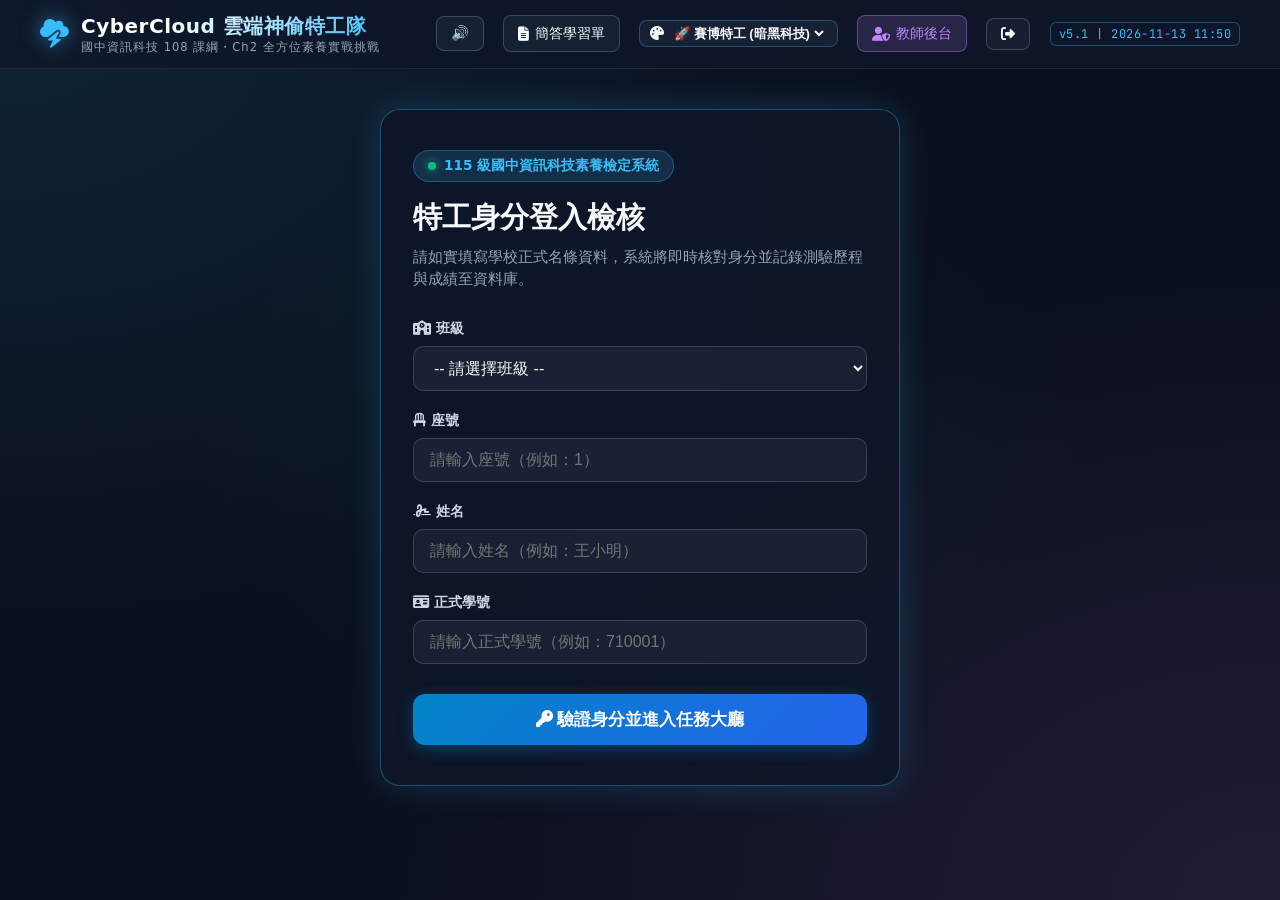
==== index.html @ fde6d4fb "feat: update worksheet specs to 20pts each, screenshot-first via Chrome/Google tools, add classroom " ====
<!DOCTYPE html>
<html lang="zh-TW">
<head>
  <meta charset="UTF-8">
  <meta name="viewport" content="width=device-width, initial-scale=1.0">
  <meta http-equiv="Cache-Control" content="no-cache, no-store, must-revalidate">
  <meta http-equiv="Pragma" content="no-cache">
  <meta http-equiv="Expires" content="0">
  <title>CyberCloud 雲端神偷特工隊 - 國中資訊科技 108 課綱互動闖關</title>
  <!-- Google Fonts -->
  <link rel="preconnect" href="https://fonts.googleapis.com">
  <link rel="preconnect" href="https://fonts.gstatic.com" crossorigin>
  <link href="https://fonts.googleapis.com/css2?family=Noto+Sans+TC:wght@400;500;700;900&family=JetBrains+Mono:wght@400;600&display=swap" rel="stylesheet">
  <!-- FontAwesome 6 圖示庫 -->
  <link rel="stylesheet" href="https://cdnjs.cloudflare.com/ajax/libs/font-awesome/6.5.1/css/all.min.css">
  <link rel="stylesheet" href="style.css?v=4.0.0">
</head>
<body>

  <!-- 頂部科技導覽列 -->
  <header class="navbar">
    <div class="nav-container">
      <div class="brand" onclick="showScreen('unitSelectScreen')">
        <div class="brand-icon">
          <i class="fa-solid fa-cloud-bolt"></i>
        </div>
        <div class="brand-text">
          <h1>CyberCloud 雲端神偷特工隊</h1>
          <p>國中資訊科技 108 課綱・Ch2 全方位素養實戰挑戰</p>
        </div>
      </div>

      <div class="agent-status-bar">
        <!-- 學生身分標籤 -->
        <div class="student-badge-slot"></div>

        <!-- 音效開關 -->
        <button id="soundToggleBtn" class="nav-tool-btn" title="切換音效">🔊</button>

        <!-- 學習單總覽入口 -->
        <button class="nav-tool-btn" onclick="openWorksheetModal(0)" title="查看各單元 Google Docs 學習單">
          <i class="fa-solid fa-file-lines"></i> 簡答學習單
        </button>

        <!-- 主題風格切換器 (三種風格自由選) -->
        <div class="theme-switcher-box" title="切換網頁視覺風格">
          <i class="fa-solid fa-palette text-cyan"></i>
          <select id="themeSelect" class="theme-select" onchange="changeTheme(this.value)">
            <option value="cyber">🚀 賽博特工 (暗黑科技)</option>
            <option value="fresh">☀️ 清新校園 (明亮護眼)</option>
            <option value="arcade">🎮 像素街機 (復古電玩)</option>
          </select>
        </div>

        <!-- 教師管理後台入口 -->
        <button id="btnTeacherPortal" class="nav-admin-btn" title="進入教師管理後台">
          <i class="fa-solid fa-user-shield"></i> 教師後台
        </button>

        <!-- 登出 -->
        <button id="btnLogoutStudent" class="nav-logout-btn" title="切換學生身分">
          <i class="fa-solid fa-right-from-bracket"></i>
        </button>

        <!-- 網頁版本與更新時間戳記 (全域規範) -->
        <div class="web-version-badge" title="系統版本與發布時間">
          v5.1 | 2026-11-13 11:50
        </div>
      </div>
    </div>
  </header>

  <!-- 主內容容器 -->
  <main class="main-layout">

    <!-- 畫面 1：學生身分檢核登入 (預設空白，無自動代入) -->
    <section id="loginScreen" class="screen-view">
      <div class="login-card-container">
        <div class="login-badge-banner">
          <span class="pulsing-dot"></span> 115 級國中資訊科技素養檢定系統
        </div>
        <h2 class="login-title">特工身分登入檢核</h2>
        <p class="login-subtitle">請如實填寫學校正式名條資料，系統將即時核對身分並記錄測驗歷程與成績至資料庫。</p>

        <div class="login-form">
          <div class="form-group">
            <label for="loginClass"><i class="fa-solid fa-school"></i> 班級</label>
            <select id="loginClass" class="form-control">
              <option value="">-- 請選擇班級 --</option>
            </select>
          </div>

          <div class="form-group">
            <label for="loginSeat"><i class="fa-solid fa-chair"></i> 座號</label>
            <input type="number" id="loginSeat" class="form-control" placeholder="請輸入座號（例如：1）" min="1" max="45" value="">
          </div>

          <div class="form-group">
            <label for="loginName"><i class="fa-solid fa-signature"></i> 姓名</label>
            <input type="text" id="loginName" class="form-control" placeholder="請輸入姓名（例如：王小明）" value="">
          </div>

          <div class="form-group">
            <label for="loginId"><i class="fa-solid fa-id-card"></i> 正式學號</label>
            <input type="text" id="loginId" class="form-control" placeholder="請輸入正式學號（例如：710001）" value="">
          </div>

          <div id="loginErrorMsg" class="error-msg-box hidden"></div>

          <button id="btnDoLogin" class="btn-primary-large">
            <i class="fa-solid fa-key"></i> 驗證身分並進入任務大廳
          </button>
        </div>
      </div>
    </section>

    <!-- 畫面 2：單元大廳 (8大單元) -->
    <section id="unitSelectScreen" class="screen-view hidden">
      <div class="lobby-header">
        <div class="lobby-tag">CHALLENGE MISSIONS</div>
        <h2 class="lobby-title">雲端與資料科技・8 大特訓單元</h2>
        <p class="lobby-subtitle">
          每單元 15 題（前 10 題為生活核心題，每題 10 分滿分 100 分；後 5 題為時事進階挑戰題，每題 5 分加分）。
          並提供每單元專屬的 <strong>Google Docs 5 題生活簡答學習單</strong> 供深度探究！
        </p>
      </div>

      <div id="unitCardsGrid" class="units-grid">
        <!-- 由 app.js 動態渲染 8 個單元卡片 -->
      </div>
    </section>

    <!-- 畫面 3：測驗答題關卡 -->
    <section id="quizScreen" class="screen-view hidden">
      <div class="quiz-topbar">
        <div class="topbar-unit-info">
          <span id="currentUnitName" class="active-unit-name">單元名稱</span>
          <span id="questionProgressText" class="active-progress-text">第 1 / 15 題</span>
        </div>

        <div class="topbar-status-hud">
          <span class="hud-item"><i class="fa-solid fa-heart text-danger"></i> 生命值：<strong id="hpDisplay">100</strong>%</span>
          <span class="hud-item"><i class="fa-solid fa-bolt text-warning"></i> 經驗值：<strong id="xpDisplay">0</strong> XP</span>
          <span class="hud-item"><i class="fa-solid fa-fire text-orange"></i> 連擊：<strong id="comboDisplay">0</strong></span>
          <button id="exitQuestBtn" class="btn-quit" title="放棄離開"><i class="fa-solid fa-xmark"></i> 離開</button>
        </div>
      </div>

      <!-- 進度條 -->
      <div class="progress-bar-track">
        <div id="progressBarFill" class="progress-bar-fill" style="width: 6.6%;"></div>
      </div>

      <!-- 30 秒作答倒數計時條 -->
      <div class="question-timer-bar-wrap">
        <div class="timer-info-row">
          <span class="timer-label"><i class="fa-solid fa-stopwatch-20"></i> 限時作答（超過 30 秒自動揭曉解答跳題）</span>
          <span id="questionTimerText" class="timer-countdown">30s</span>
        </div>
        <div class="timer-progress-track">
          <div id="questionTimerBar" class="timer-progress-fill" style="width: 100%;"></div>
        </div>
      </div>

      <!-- 題目與互動區 -->
      <div class="quest-card">
        <div id="questionContainer">
          <!-- 題目主體、情境、題目由 app.js 渲染 -->
        </div>
      </div>
    </section>

    <!-- 畫面 4：單元結算畫面 -->
    <section id="resultScreen" class="screen-view hidden">
      <div class="result-card-container">
        <div class="result-header-badge">MISSION COMPLETE</div>
        <h2 class="result-title">單元特訓完成！</h2>
        
        <div id="resultDetailsContainer">
          <!-- 成績、答對率、評價由 app.js 渲染 -->
        </div>
      </div>
    </section>

    <!-- 畫面 5：教師後台管理與雲端資料庫中心 -->
    <section id="adminScreen" class="screen-view hidden">
      <div class="admin-panel-container">
        
        <!-- 頂部功能快捷按鈕 -->
        <div class="admin-top-actions">
          <button class="secondary-btn" onclick="showScreen('unitSelectScreen')">
            <i class="fa-solid fa-arrow-left"></i> 返回任務大廳
          </button>
          
          <div class="admin-btn-cluster">
            <button class="primary-btn pulse-on-hover" onclick="pullFromCloudDatabase()">
              <i class="fa-solid fa-rotate"></i> 雲端同步最新數據
            </button>
            <button class="secondary-btn" onclick="exportDatabaseJSON()">
              <i class="fa-solid fa-download"></i> 備份資料庫(JSON)
            </button>
            <button class="secondary-btn" onclick="triggerImportJSON()">
              <i class="fa-solid fa-upload"></i> 匯入合併(JSON)
            </button>
            <input type="file" id="importJsonFileInput" accept=".json" style="display: none;" onchange="handleImportJSON(event)">
            <button class="primary-btn" onclick="exportScoresCSV()">
              <i class="fa-solid fa-file-csv"></i> 匯出報表(CSV)
            </button>
          </div>
        </div>

        <h2 class="admin-title"><i class="fa-solid fa-database text-cyan"></i> 教師數據與成績管理後台</h2>
        <p class="admin-subtitle">支援學生身分查詢、各單元成績即時修改更新、120 道題目通過率統計與跨裝置雲端資料庫同步。</p>

        <!-- 數據卡片 -->
        <div class="admin-stats-summary">
          <div class="admin-stat-card">
            <div class="stat-num" id="statTotalTested">0 / 318 人</div>
            <div class="stat-name">已完成測驗學生數</div>
          </div>
          <div class="admin-stat-card">
            <div class="stat-num" id="statTotalLogins">0 人次</div>
            <div class="stat-name">累計登入次數</div>
          </div>
          <div class="admin-stat-card">
            <div class="stat-num">120 題</div>
            <div class="stat-name">8 大單元總題庫</div>
          </div>
        </div>

        <!-- 雲端後台資料庫設定區塊 -->
        <div class="cf-config-box">
          <div class="config-header">
            <h4><i class="fa-solid fa-network-wired text-warning"></i> 遠端雲端資料庫串接設定（Cloudflare Worker 或 Google 試算表 Web App）</h4>
            <span id="cloudStatusBadge" class="cloud-status-badge offline">未連線</span>
          </div>
          <div class="cf-input-row">
            <input type="text" id="cfWorkerInput" placeholder="請輸入 Cloudflare Worker 網址 或 Google Web App 網址" class="form-control" value="https://cybercloud-backend.meadow-xenon.workers.dev">
            <button class="primary-btn" onclick="saveCfWorkerConfig()">儲存設定</button>
            <button class="secondary-btn" onclick="testCloudConnection()">連線測試</button>
          </div>
          <div class="config-help-row">
            <small class="text-muted">
              📌 <strong>支援雙引擎</strong>：可填寫 Cloudflare Worker 網址（如 <code>https://cybercloud.xxx.workers.dev</code>）或 Google 試算表 Apps Script 網址。學生在任何電腦作答，成績將即時寫入雲端；點擊「雲端同步」即可一秒匯聚全校成績！
            </small>
          </div>
        </div>

        <!-- 學生成績查詢、篩選與更新管理區 -->
        <div class="admin-section-box">
          <div class="section-header-flex">
            <div>
              <h3 class="section-title"><i class="fa-solid fa-user-pen"></i> 學生成績查詢、管理與更新</h3>
              <p class="section-desc">可依班級篩選或輸入姓名/學號即時查詢，並可直接點擊「修改成績」更新分數。</p>
            </div>
            
            <!-- 查詢與篩選工具列 -->
            <div class="search-filter-toolbar">
              <select id="adminClassFilter" class="toolbar-select" onchange="filterAdminTable()">
                <option value="ALL">全校全部班級</option>
                <option value="七年一班">七年一班</option>
                <option value="七年二班">七年二班</option>
                <option value="七年三班">七年三班</option>
                <option value="七年四班">七年四班</option>
                <option value="七年五班">七年五班</option>
                <option value="七年六班">七年六班</option>
                <option value="七年七班">七年七班</option>
                <option value="七年八班">七年八班</option>
                <option value="七年九班">七年九班</option>
                <option value="七年十班">七年十班</option>
                <option value="七年十一班">七年十一班</option>
              </select>
              
              <div class="search-input-box">
                <i class="fa-solid fa-magnifying-glass"></i>
                <input type="text" id="adminSearchInput" placeholder="搜尋姓名、座號或學號..." oninput="filterAdminTable()">
              </div>
            </div>
          </div>

          <div class="table-responsive">
            <table class="styled-table">
              <thead>
                <tr>
                  <th>班級</th>
                  <th>座號</th>
                  <th>姓名</th>
                  <th>學號</th>
                  <th>單元 1-1</th>
                  <th>單元 1-2</th>
                  <th>單元 1-3</th>
                  <th>單元 2-1</th>
                  <th>平均成績</th>
                  <th>成績操作</th>
                </tr>
              </thead>
              <tbody id="classScoreTableBody">
                <tr><td colspan="10" class="text-center text-muted">暫無學生測驗紀錄</td></tr>
              </tbody>
            </table>
          </div>
        </div>

        <!-- 120 題通過率排行榜 (診斷易錯題) -->
        <div class="admin-section-box">
          <h3 class="section-title"><i class="fa-solid fa-stethoscope"></i> 全題庫通過率診斷（120 題）</h3>
          <p class="section-desc">自動標記答對率低於 50% 的難題，協助教師在上課時進行觀念精準補強。</p>
          <div class="table-responsive">
            <table class="styled-table">
              <thead>
                <tr>
                  <th>題號</th>
                  <th>單元</th>
                  <th>題目摘要</th>
                  <th>作答人次</th>
                  <th>答對人次</th>
                  <th>通過率</th>
                </tr>
              </thead>
              <tbody id="passRateTableBody">
                <!-- 由 app.js 渲染 -->
              </tbody>
            </table>
          </div>
        </div>

        <!-- 最新登入日誌 -->
        <div class="admin-section-box">
          <h3 class="section-title"><i class="fa-solid fa-clock-rotate-left"></i> 最新學生登入日誌</h3>
          <div class="table-responsive">
            <table class="styled-table">
              <thead>
                <tr>
                  <th>登入時間</th>
                  <th>班級</th>
                  <th>座號</th>
                  <th>姓名</th>
                  <th>學號</th>
                </tr>
              </thead>
              <tbody id="loginLogsTableBody">
                <!-- 由 app.js 渲染 -->
              </tbody>
            </table>
          </div>
        </div>

      </div>
    </section>

  </main>

  <!-- Google Docs 學習單彈跳視窗 Modal -->
  <div id="worksheetModal" class="modal-overlay hidden">
    <div class="modal-card">
      <div class="modal-header">
        <div>
          <span class="modal-tag">GOOGLE DOCS 簡答探究學習單</span>
          <h3 id="modalWorksheetTitle" class="modal-title">單元 1-1 學習單</h3>
        </div>
        <button class="modal-close-btn" onclick="closeWorksheetModal()">&times;</button>
      </div>

      <!-- 單元切換標籤 -->
      <div id="modalUnitTabs" class="modal-unit-tabs">
        <!-- 由 app.js 生成 8 個標籤 -->
      </div>

      <div class="modal-body">
        <div class="modal-toolbar">
          <span class="text-muted"><i class="fa-solid fa-lightbulb text-warning"></i> 每題 20 分（滿分 100 分），以 Chrome / Google 實作截圖為主。點擊右方按鈕可一鍵複製，直接貼入 Google 文件並在 Classroom「為每位學生建立副本」！</span>
          <button class="primary-btn" onclick="copyCurrentWorksheet()">
            <i class="fa-regular fa-copy"></i> 複製 Google Docs 學習單 (Classroom 副本專用)
          </button>
        </div>

        <div id="modalWorksheetContent" class="worksheet-render-box">
          <!-- 題目列表渲染區 -->
        </div>
      </div>
    </div>
  </div>

  <!-- 教師手動修改學生成績 Modal -->
  <div id="editScoreModal" class="modal-overlay hidden">
    <div class="modal-card modal-card-sm">
      <div class="modal-header">
        <div>
          <span class="modal-tag">成績管理與更新</span>
          <h3 id="editModalStudentTitle" class="modal-title">修改學生成績</h3>
        </div>
        <button class="modal-close-btn" onclick="closeEditScoreModal()">&times;</button>
      </div>
      <div class="modal-body">
        <input type="hidden" id="editModalStudentId">
        <div class="edit-scores-grid" id="editModalScoresGrid">
          <!-- 由 app.js 動態渲染 8 個單元的分數編輯輸入框 -->
        </div>
        <div class="modal-footer-actions">
          <button class="secondary-btn" onclick="closeEditScoreModal()">取消</button>
          <button class="primary-btn" onclick="saveEditedScores()"><i class="fa-solid fa-floppy-disk"></i> 儲存並同步至資料庫</button>
        </div>
      </div>
    </div>
  </div>

  <!-- 載入核心題庫、學習單題庫與遊戲引擎 (純 UTF-8) -->
  <script src="data.js?v=5.1.0"></script>
  <script src="worksheets_data.js?v=5.1.0"></script>
  <script src="app.js?v=5.1.0"></script>
</body>
</html>
---- style.css ----
/* 雲端神搜特工隊 - 全域科技電競/玻璃擬態樣式表 */
:root {
  --bg-primary: #0a0f1d;
  --bg-secondary: #0f172a;
  --bg-card: rgba(30, 41, 59, 0.7);
  --bg-card-hover: rgba(51, 65, 85, 0.8);
  --border-glow: rgba(56, 189, 248, 0.3);
  --cyan-glow: #38bdf8;
  --cyan-dark: #0284c7;
  --emerald-glow: #10b981;
  --purple-glow: #c084fc;
  --amber-glow: #f59e0b;
  --rose-glow: #f43f5e;
  --text-main: #f8fafc;
  --text-muted: #94a3b8;
  --font-family: 'Segoe UI', system-ui, -apple-system, 'PingFang TC', 'Microsoft JhengHei', sans-serif;
  --radius-lg: 18px;
  --radius-md: 12px;
  --radius-sm: 8px;
  --shadow-neon: 0 0 25px rgba(56, 189, 248, 0.25);
}

* {
  box-sizing: border-box;
  margin: 0;
  padding: 0;
}

body {
  background-color: var(--bg-primary);
  background-image: 
    radial-gradient(at 0% 0%, rgba(56, 189, 248, 0.12) 0px, transparent 50%),
    radial-gradient(at 100% 100%, rgba(192, 132, 252, 0.12) 0px, transparent 50%),
    radial-gradient(at 50% 50%, rgba(16, 185, 129, 0.05) 0px, transparent 50%);
  background-attachment: fixed;
  color: var(--text-main);
  font-family: var(--font-family);
  min-height: 100vh;
  display: flex;
  flex-direction: column;
  overflow-x: hidden;
}

/* 滾動條樣式 */
::-webkit-scrollbar {
  width: 8px;
}
::-webkit-scrollbar-track {
  background: var(--bg-primary);
}
::-webkit-scrollbar-thumb {
  background: #334155;
  border-radius: 4px;
}
::-webkit-scrollbar-thumb:hover {
  background: var(--cyan-dark);
}

/* 頂部導航列 */
.navbar {
  position: sticky;
  top: 0;
  z-index: 100;
  background: rgba(15, 23, 42, 0.85);
  backdrop-filter: blur(16px);
  border-bottom: 1px solid rgba(255, 255, 255, 0.08);
  padding: 0.8rem 1.5rem;
}

.nav-container {
  max-width: 1200px;
  margin: 0 auto;
  display: flex;
  justify-content: space-between;
  align-items: center;
  flex-wrap: wrap;
  gap: 1rem;
}

.brand {
  display: flex;
  align-items: center;
  gap: 0.75rem;
  text-decoration: none;
  cursor: pointer;
}

.brand-icon {
  font-size: 1.8rem;
  color: var(--cyan-glow);
  filter: drop-shadow(0 0 10px rgba(56, 189, 248, 0.6));
  animation: pulse 2.5s infinite;
}

.brand-text h1 {
  font-size: 1.25rem;
  font-weight: 800;
  background: linear-gradient(135deg, #fff 30%, var(--cyan-glow) 100%);
  -webkit-background-clip: text;
  -webkit-text-fill-color: transparent;
  letter-spacing: 0.5px;
}

.brand-text p {
  font-size: 0.72rem;
  color: var(--text-muted);
  letter-spacing: 1px;
}

/* 特工數值儀表 */
.agent-status-bar {
  display: flex;
  align-items: center;
  gap: 1.2rem;
}

.status-badge {
  display: flex;
  align-items: center;
  gap: 0.5rem;
  background: rgba(30, 41, 59, 0.6);
  border: 1px solid rgba(255, 255, 255, 0.1);
  padding: 0.35rem 0.8rem;
  border-radius: 9999px;
  font-size: 0.85rem;
  font-weight: 600;
}

.status-badge.hp {
  border-color: rgba(244, 63, 94, 0.4);
  color: #fda4af;
}

.status-badge.xp {
  border-color: rgba(245, 158, 11, 0.4);
  color: #fde68a;
}

.status-badge.combo {
  border-color: rgba(56, 189, 248, 0.4);
  color: #bae6fd;
}

.audio-toggle-btn {
  background: rgba(30, 41, 59, 0.6);
  border: 1px solid rgba(255, 255, 255, 0.1);
  color: var(--text-main);
  padding: 0.45rem 0.75rem;
  border-radius: var(--radius-sm);
  cursor: pointer;
  transition: all 0.2s ease;
  font-size: 0.9rem;
}

.audio-toggle-btn:hover {
  background: rgba(56, 189, 248, 0.2);
  border-color: var(--cyan-glow);
}

/* 主要內容容器 */
.main-wrapper {
  max-width: 1000px;
  margin: 1.5rem auto 3rem;
  padding: 0 1.2rem;
  flex: 1;
  width: 100%;
}

/* 玻璃擬態卡片通用 */
.glass-panel {
  background: var(--bg-card);
  backdrop-filter: blur(16px);
  border: 1px solid rgba(255, 255, 255, 0.08);
  border-radius: var(--radius-lg);
  padding: 2rem;
  box-shadow: 0 10px 30px rgba(0, 0, 0, 0.4);
  position: relative;
  overflow: hidden;
  transition: transform 0.25s ease, border-color 0.25s ease;
}

/* 首頁歡迎區 */
.hero-view {
  text-align: center;
  padding: 2.5rem 1.5rem;
}

.hero-tag {
  display: inline-flex;
  align-items: center;
  gap: 0.5rem;
  padding: 0.4rem 1rem;
  background: rgba(56, 189, 248, 0.15);
  border: 1px solid rgba(56, 189, 248, 0.3);
  color: var(--cyan-glow);
  font-size: 0.85rem;
  border-radius: 9999px;
  margin-bottom: 1.2rem;
  font-weight: 600;
}

.hero-title {
  font-size: 2.4rem;
  font-weight: 800;
  line-height: 1.25;
  margin-bottom: 1rem;
  background: linear-gradient(135deg, #ffffff 20%, #38bdf8 70%, #c084fc 100%);
  -webkit-background-clip: text;
  -webkit-text-fill-color: transparent;
}

.hero-subtitle {
  color: var(--text-muted);
  font-size: 1.05rem;
  max-width: 720px;
  margin: 0 auto 2rem;
  line-height: 1.6;
}

/* 關卡預覽三大方塊 */
.level-cards-grid {
  display: grid;
  grid-template-columns: repeat(auto-fit, minmax(260px, 1fr));
  gap: 1.2rem;
  margin: 2rem 0;
  text-align: left;
}

.level-preview-card {
  background: rgba(15, 23, 42, 0.6);
  border: 1px solid rgba(255, 255, 255, 0.08);
  border-radius: var(--radius-md);
  padding: 1.4rem;
  position: relative;
  transition: all 0.3s cubic-bezier(0.4, 0, 0.2, 1);
}

.level-preview-card:hover {
  transform: translateY(-4px);
  border-color: rgba(56, 189, 248, 0.4);
  box-shadow: 0 10px 20px rgba(0, 0, 0, 0.3);
}

.card-step-tag {
  font-size: 0.75rem;
  font-weight: 700;
  letter-spacing: 1px;
  color: var(--cyan-glow);
  margin-bottom: 0.5rem;
}

.card-title {
  font-size: 1.15rem;
  font-weight: 700;
  margin-bottom: 0.4rem;
  color: #fff;
}

.card-desc {
  font-size: 0.85rem;
  color: var(--text-muted);
  line-height: 1.5;
}

/* 玩家身分輸入卡 */
.agent-init-form {
  background: rgba(15, 23, 42, 0.7);
  border: 1px solid rgba(56, 189, 248, 0.25);
  border-radius: var(--radius-md);
  padding: 1.5rem;
  max-width: 500px;
  margin: 2rem auto 1.5rem;
}

.form-group {
  margin-bottom: 1.2rem;
  text-align: left;
}

.form-group label {
  display: block;
  font-size: 0.85rem;
  color: var(--text-muted);
  margin-bottom: 0.4rem;
  font-weight: 600;
}

.agent-input {
  width: 100%;
  background: #0f172a;
  border: 1px solid #334155;
  border-radius: var(--radius-sm);
  color: #fff;
  padding: 0.75rem 1rem;
  font-size: 0.95rem;
  outline: none;
  transition: border-color 0.2s;
}

.agent-input:focus {
  border-color: var(--cyan-glow);
  box-shadow: 0 0 10px rgba(56, 189, 248, 0.3);
}

.start-btn {
  background: linear-gradient(135deg, #0284c7 0%, #38bdf8 100%);
  color: #04101e;
  border: none;
  padding: 0.9rem 2.2rem;
  font-size: 1.1rem;
  font-weight: 800;
  border-radius: 9999px;
  cursor: pointer;
  box-shadow: 0 0 20px rgba(56, 189, 248, 0.4);
  transition: all 0.25s ease;
  display: inline-flex;
  align-items: center;
  gap: 0.6rem;
}

.start-btn:hover {
  transform: scale(1.04);
  box-shadow: 0 0 30px rgba(56, 189, 248, 0.7);
}

/* 闖關中頂部進度條 */
.level-progress-wrapper {
  margin-bottom: 1.5rem;
}

.progress-header {
  display: flex;
  justify-content: space-between;
  align-items: center;
  margin-bottom: 0.5rem;
}

.current-level-badge {
  font-size: 0.85rem;
  font-weight: 700;
  color: var(--cyan-glow);
  display: flex;
  align-items: center;
  gap: 0.5rem;
}

.question-counter {
  font-size: 0.85rem;
  color: var(--text-muted);
  font-weight: 600;
}

.progress-bar-bg {
  width: 100%;
  height: 8px;
  background: #1e293b;
  border-radius: 9999px;
  overflow: hidden;
  position: relative;
}

.progress-bar-fill {
  height: 100%;
  background: linear-gradient(90deg, #38bdf8, #10b981);
  width: 10%;
  border-radius: 9999px;
  transition: width 0.4s cubic-bezier(0.4, 0, 0.2, 1);
  box-shadow: 0 0 10px rgba(56, 189, 248, 0.5);
}

/* 題目卡片 */
.question-arena {
  animation: fadeIn 0.3s ease-out;
}

.story-card {
  background: rgba(15, 23, 42, 0.65);
  border-left: 4px solid var(--cyan-glow);
  padding: 1.2rem 1.5rem;
  border-radius: var(--radius-sm);
  margin-bottom: 1.5rem;
  line-height: 1.7;
}

.story-title {
  font-size: 1.25rem;
  font-weight: 700;
  color: #fff;
  margin-bottom: 0.5rem;
  display: flex;
  align-items: center;
  gap: 0.6rem;
}

.story-text {
  font-size: 0.96rem;
  color: #cbd5e1;
}

.instruction-box {
  background: rgba(56, 189, 248, 0.08);
  border: 1px dashed rgba(56, 189, 248, 0.3);
  padding: 0.75rem 1rem;
  border-radius: var(--radius-sm);
  font-size: 0.9rem;
  color: #bae6fd;
  margin-bottom: 1.5rem;
  display: flex;
  align-items: center;
  gap: 0.5rem;
}

/* 克漏字區塊 */
.cloze-interactive-box {
  background: rgba(15, 23, 42, 0.85);
  border: 1px solid rgba(255, 255, 255, 0.1);
  border-radius: var(--radius-md);
  padding: 1.6rem;
  margin-bottom: 1.5rem;
  font-size: 1.05rem;
  line-height: 2.2;
  color: #e2e8f0;
}

.cloze-input {
  display: inline-block;
  background: #1e293b;
  border: 2px solid #475569;
  border-radius: 6px;
  color: var(--cyan-glow);
  padding: 0.25rem 0.6rem;
  font-size: 1rem;
  font-weight: 700;
  text-align: center;
  min-width: 110px;
  margin: 0 0.35rem;
  outline: none;
  transition: all 0.2s ease;
  vertical-align: middle;
}

.cloze-input:focus {
  border-color: var(--cyan-glow);
  background: #0f172a;
  box-shadow: 0 0 12px rgba(56, 189, 248, 0.4);
}

.cloze-input.correct {
  border-color: var(--emerald-glow) !important;
  color: var(--emerald-glow) !important;
  background: rgba(16, 185, 129, 0.1) !important;
}

.cloze-input.wrong {
  border-color: var(--rose-glow) !important;
  color: var(--rose-glow) !important;
  background: rgba(244, 63, 94, 0.1) !important;
  animation: shake 0.4s ease;
}

/* 模擬 Google 搜尋列 UI */
.search-simulator-box {
  background: #202124;
  border-radius: var(--radius-md);
  padding: 1.4rem;
  margin-bottom: 1.5rem;
  border: 1px solid rgba(255, 255, 255, 0.12);
  box-shadow: 0 8px 24px rgba(0, 0, 0, 0.5);
}

.google-bar-header {
  display: flex;
  align-items: center;
  gap: 0.8rem;
  margin-bottom: 1rem;
}

.google-logo-text {
  font-size: 1.25rem;
  font-weight: 700;
  letter-spacing: -0.5px;
}
.google-logo-text span:nth-child(1) { color: #4285f4; }
.google-logo-text span:nth-child(2) { color: #ea4335; }
.google-logo-text span:nth-child(3) { color: #fbbc05; }
.google-logo-text span:nth-child(4) { color: #4285f4; }
.google-logo-text span:nth-child(5) { color: #34a853; }
.google-logo-text span:nth-child(6) { color: #ea4335; }

.simulator-tag {
  font-size: 0.72rem;
  background: #3c4043;
  color: #9aa0a6;
  padding: 0.15rem 0.5rem;
  border-radius: 4px;
}

.fake-search-input-wrapper {
  display: flex;
  align-items: center;
  background: #303134;
  border-radius: 9999px;
  padding: 0.5rem 1rem;
  border: 1px solid #5f6368;
  gap: 0.75rem;
  transition: border-color 0.2s;
}

.fake-search-input-wrapper:focus-within {
  border-color: #8ab4f8;
  box-shadow: 0 0 10px rgba(138, 180, 248, 0.25);
}

.fake-search-input {
  flex: 1;
  background: transparent;
  border: none;
  color: #e8eaed;
  font-size: 1rem;
  outline: none;
}

.fake-search-btn {
  background: #8ab4f8;
  color: #202124;
  border: none;
  border-radius: 9999px;
  padding: 0.45rem 1rem;
  font-weight: 700;
  font-size: 0.85rem;
  cursor: pointer;
  transition: opacity 0.2s;
}

.fake-search-btn:hover {
  opacity: 0.9;
}

/* 模擬搜尋結果卡 */
.simulated-results-box {
  margin-top: 1.2rem;
  border-top: 1px solid #3c4043;
  padding-top: 1rem;
  animation: fadeIn 0.3s ease;
}

.sim-result-item {
  margin-bottom: 0.85rem;
}

.sim-result-url {
  font-size: 0.75rem;
  color: #bdc1c6;
  margin-bottom: 0.2rem;
  display: flex;
  align-items: center;
  gap: 0.4rem;
}

.sim-result-title {
  color: #8ab4f8;
  font-size: 1rem;
  text-decoration: underline;
  cursor: pointer;
  margin-bottom: 0.2rem;
}

.sim-result-snippet {
  font-size: 0.85rem;
  color: #9aa0a6;
  line-height: 1.4;
}

/* 互動鍵盤模擬器 */
.keyboard-hint-box {
  background: rgba(15, 23, 42, 0.7);
  border: 1px solid rgba(255, 255, 255, 0.08);
  border-radius: var(--radius-sm);
  padding: 0.75rem 1rem;
  margin-bottom: 1.5rem;
  display: flex;
  align-items: center;
  gap: 0.8rem;
  flex-wrap: wrap;
}

.kb-key {
  display: inline-flex;
  align-items: center;
  justify-content: center;
  background: #334155;
  border: 1px solid #64748b;
  border-bottom: 3px solid #1e293b;
  color: #f8fafc;
  font-size: 0.82rem;
  font-family: monospace;
  font-weight: 700;
  padding: 0.2rem 0.6rem;
  border-radius: 4px;
  box-shadow: 0 2px 4px rgba(0,0,0,0.3);
}

.kb-key.active {
  background: var(--cyan-dark);
  border-color: var(--cyan-glow);
  color: #fff;
  box-shadow: 0 0 10px rgba(56, 189, 248, 0.6);
}

/* 按鈕控制列 */
.action-controls-bar {
  display: flex;
  justify-content: space-between;
  align-items: center;
  flex-wrap: wrap;
  gap: 1rem;
  margin-top: 1.5rem;
}

.hint-trigger-btn {
  background: transparent;
  border: 1px solid rgba(245, 158, 11, 0.4);
  color: #fbbf24;
  padding: 0.65rem 1.2rem;
  border-radius: var(--radius-sm);
  font-size: 0.9rem;
  cursor: pointer;
  display: inline-flex;
  align-items: center;
  gap: 0.5rem;
  transition: all 0.2s;
}

.hint-trigger-btn:hover {
  background: rgba(245, 158, 11, 0.15);
  border-color: #f59e0b;
}

.submit-ans-btn {
  background: linear-gradient(135deg, #0284c7 0%, #38bdf8 100%);
  color: #04101e;
  border: none;
  padding: 0.75rem 2rem;
  border-radius: var(--radius-sm);
  font-size: 1rem;
  font-weight: 800;
  cursor: pointer;
  transition: all 0.2s;
  display: inline-flex;
  align-items: center;
  gap: 0.5rem;
  box-shadow: 0 4px 14px rgba(56, 189, 248, 0.4);
}

.submit-ans-btn:hover {
  transform: translateY(-2px);
  box-shadow: 0 6px 20px rgba(56, 189, 248, 0.6);
}

.next-q-btn {
  background: linear-gradient(135deg, #059669 0%, #10b981 100%);
  color: #fff;
  border: none;
  padding: 0.75rem 2rem;
  border-radius: var(--radius-sm);
  font-size: 1rem;
  font-weight: 800;
  cursor: pointer;
  display: inline-flex;
  align-items: center;
  gap: 0.5rem;
  box-shadow: 0 4px 14px rgba(16, 185, 129, 0.4);
}

.next-q-btn:hover {
  transform: translateY(-2px);
  box-shadow: 0 6px 20px rgba(16, 185, 129, 0.6);
}

/* 解題提示與解析卡 */
.hint-display-card {
  background: rgba(245, 158, 11, 0.1);
  border: 1px solid rgba(245, 158, 11, 0.3);
  padding: 0.9rem 1.2rem;
  border-radius: var(--radius-sm);
  margin-top: 1rem;
  font-size: 0.88rem;
  color: #fde68a;
  display: flex;
  align-items: flex-start;
  gap: 0.6rem;
  animation: fadeIn 0.3s ease;
}

.explanation-card {
  background: rgba(15, 23, 42, 0.9);
  border-left: 4px solid var(--emerald-glow);
  padding: 1.2rem;
  border-radius: var(--radius-sm);
  margin-top: 1.2rem;
  animation: slideDown 0.3s ease;
}

.explanation-title {
  color: var(--emerald-glow);
  font-weight: 700;
  font-size: 0.95rem;
  margin-bottom: 0.4rem;
  display: flex;
  align-items: center;
  gap: 0.5rem;
}

.explanation-text {
  font-size: 0.9rem;
  color: #cbd5e1;
  line-height: 1.6;
}

/* 關卡切換過場與完成視圖 */
.level-clear-modal {
  text-align: center;
  padding: 2.5rem 1.5rem;
  animation: scaleIn 0.35s cubic-bezier(0.4, 0, 0.2, 1);
}

.clear-badge-icon {
  font-size: 4rem;
  color: #f59e0b;
  margin-bottom: 1rem;
  filter: drop-shadow(0 0 20px rgba(245, 158, 11, 0.6));
  animation: bounce 1.5s infinite;
}

/* 最終通關證書生成區 */
.certificate-view {
  text-align: center;
  padding: 2rem 1rem;
}

.cert-canvas-wrapper {
  margin: 1.5rem auto;
  max-width: 800px;
  background: #000;
  border: 2px solid rgba(56, 189, 248, 0.4);
  border-radius: var(--radius-md);
  box-shadow: 0 0 35px rgba(56, 189, 248, 0.3);
  overflow: hidden;
}

#certCanvas {
  width: 100%;
  height: auto;
  display: block;
}

.cert-actions {
  display: flex;
  justify-content: center;
  gap: 1.2rem;
  flex-wrap: wrap;
  margin-top: 1.5rem;
}

.cert-download-btn {
  background: linear-gradient(135deg, #0284c7 0%, #38bdf8 100%);
  color: #04101e;
  border: none;
  padding: 0.85rem 2rem;
  border-radius: 9999px;
  font-size: 1.05rem;
  font-weight: 800;
  cursor: pointer;
  display: inline-flex;
  align-items: center;
  gap: 0.6rem;
  box-shadow: 0 0 20px rgba(56, 189, 248, 0.4);
}

.cert-print-btn {
  background: #334155;
  color: #fff;
  border: 1px solid rgba(255, 255, 255, 0.2);
  padding: 0.85rem 1.8rem;
  border-radius: 9999px;
  font-size: 1rem;
  font-weight: 700;
  cursor: pointer;
  display: inline-flex;
  align-items: center;
  gap: 0.6rem;
}

/* 頁尾 */
.footer {
  text-align: center;
  padding: 1.5rem;
  font-size: 0.8rem;
  color: var(--text-muted);
  border-top: 1px solid rgba(255, 255, 255, 0.05);
  margin-top: auto;
}

/* 動畫設定 */
@keyframes fadeIn {
  from { opacity: 0; transform: translateY(6px); }
  to { opacity: 1; transform: translateY(0); }
}

@keyframes slideDown {
  from { opacity: 0; transform: translateY(-10px); }
  to { opacity: 1; transform: translateY(0); }
}

@keyframes scaleIn {
  from { opacity: 0; transform: scale(0.92); }
  to { opacity: 1; transform: scale(1); }
}

@keyframes pulse {
  0%, 100% { transform: scale(1); }
  50% { transform: scale(1.08); }
}

@keyframes bounce {
  0%, 100% { transform: translateY(0); }
  50% { transform: translateY(-8px); }
}

@keyframes shake {
  0%, 100% { transform: translateX(0); }
  20%, 60% { transform: translateX(-6px); }
  40%, 80% { transform: translateX(6px); }
}

/* 響應式適配 */
@media (max-width: 768px) {
  .hero-title {
    font-size: 1.8rem;
  }
  .nav-container {
    flex-direction: column;
    align-items: flex-start;
  }
  .agent-status-bar {
    width: 100%;
    justify-content: space-between;
  }
  .glass-panel {
    padding: 1.25rem;
  }
  .cloze-input {
    width: 100%;
    margin: 0.3rem 0;
  }
}

/* === 學生身分登入閘口 === */
.login-view {
  max-width: 680px;
  margin: 1.5rem auto;
  text-align: center;
}

.student-auth-card {
  background: rgba(15, 23, 42, 0.75);
  border: 1px solid rgba(56, 189, 248, 0.25);
  border-radius: var(--radius-md);
  padding: 1.8rem;
  margin-top: 1.5rem;
}

.form-grid {
  display: grid;
  grid-template-columns: 1fr 1fr;
  gap: 1.2rem;
  margin-bottom: 0.8rem;
}

.login-feedback-box {
  background: rgba(244, 63, 94, 0.15);
  border: 1px solid rgba(244, 63, 94, 0.4);
  color: #fda4af;
  padding: 0.75rem;
  border-radius: var(--radius-sm);
  font-size: 0.88rem;
  margin-top: 1rem;
  text-align: left;
  animation: shake 0.35s ease;
}

.logout-link-btn {
  background: transparent;
  border: none;
  color: #94a3b8;
  cursor: pointer;
  margin-left: 0.4rem;
  transition: color 0.2s;
}
.logout-link-btn:hover {
  color: #f43f5e;
}

/* === 單元選擇大廳 === */
.hub-view {
  animation: fadeIn 0.3s ease;
}

.hub-header {
  display: flex;
  justify-content: space-between;
  align-items: flex-end;
  flex-wrap: wrap;
  gap: 1rem;
  border-bottom: 1px solid rgba(255, 255, 255, 0.08);
  padding-bottom: 1.2rem;
  margin-bottom: 1.5rem;
}

.hub-stat-pill {
  background: rgba(56, 189, 248, 0.15);
  border: 1px solid rgba(56, 189, 248, 0.3);
  padding: 0.45rem 1rem;
  border-radius: 9999px;
  font-size: 0.9rem;
  color: var(--cyan-glow);
}

.chapter-title {
  font-size: 1.2rem;
  color: #f8fafc;
  margin-bottom: 1rem;
  display: flex;
  align-items: center;
  gap: 0.6rem;
}

.units-grid {
  display: grid;
  grid-template-columns: repeat(auto-fit, minmax(280px, 1fr));
  gap: 1.2rem;
}

.unit-card {
  background: rgba(15, 23, 42, 0.65);
  border: 1px solid rgba(255, 255, 255, 0.08);
  border-radius: var(--radius-md);
  padding: 1.3rem;
  cursor: pointer;
  transition: all 0.25s cubic-bezier(0.4, 0, 0.2, 1);
  display: flex;
  flex-direction: column;
  justify-content: space-between;
  position: relative;
  overflow: hidden;
}

.unit-card:hover {
  transform: translateY(-4px);
  box-shadow: 0 10px 25px rgba(0, 0, 0, 0.4);
}

.unit-card.completed {
  border-color: rgba(16, 185, 129, 0.4);
}

.unit-badge-status {
  position: absolute;
  top: 1rem;
  right: 1rem;
  font-size: 0.75rem;
  padding: 0.2rem 0.5rem;
  border-radius: 9999px;
  font-weight: 700;
}

.unit-badge-status.done {
  background: rgba(16, 185, 129, 0.2);
  color: #34d399;
}

.unit-badge-status.todo {
  background: rgba(148, 163, 184, 0.15);
  color: #94a3b8;
}

.unit-card-title {
  font-size: 1.1rem;
  font-weight: 700;
  color: #fff;
  margin-bottom: 0.4rem;
  padding-right: 3rem;
}

.unit-card-desc {
  font-size: 0.85rem;
  color: var(--text-muted);
  line-height: 1.5;
  margin-bottom: 1.2rem;
}

.unit-card-footer {
  display: flex;
  justify-content: space-between;
  align-items: center;
  border-top: 1px solid rgba(255, 255, 255, 0.06);
  padding-top: 0.75rem;
  font-size: 0.82rem;
}

.unit-start-btn {
  background: var(--cyan-dark);
  color: #fff;
  border: none;
  padding: 0.35rem 0.9rem;
  border-radius: var(--radius-sm);
  font-weight: 700;
  cursor: pointer;
  transition: background 0.2s;
}

.unit-start-btn:hover {
  background: var(--cyan-glow);
  color: #04101e;
}

.return-hub-btn {
  background: #334155;
  color: #f8fafc;
  border: 1px solid #475569;
  padding: 0.65rem 1.2rem;
  border-radius: var(--radius-sm);
  font-size: 0.9rem;
  cursor: pointer;
  display: inline-flex;
  align-items: center;
  gap: 0.5rem;
  transition: all 0.2s;
}
.return-hub-btn:hover {
  background: #475569;
}

.admin-btn {
  background: rgba(192, 132, 252, 0.15);
  border: 1px solid rgba(192, 132, 252, 0.4);
  color: #e9d5ff;
  padding: 0.4rem 0.85rem;
  border-radius: 9999px;
  cursor: pointer;
  font-size: 0.85rem;
  font-weight: 700;
  display: inline-flex;
  align-items: center;
  gap: 0.4rem;
  transition: all 0.2s;
}
.admin-btn:hover {
  background: rgba(192, 132, 252, 0.3);
  box-shadow: 0 0 12px rgba(192, 132, 252, 0.4);
}

/* === 教師管理後台彈窗 === */
.admin-modal-backdrop {
  position: fixed;
  top: 0;
  left: 0;
  width: 100vw;
  height: 100vh;
  background: rgba(0, 0, 0, 0.75);
  backdrop-filter: blur(8px);
  z-index: 999;
  display: flex;
  align-items: center;
  justify-content: center;
  padding: 1.5rem;
}

.admin-modal-dialog {
  background: #0f172a;
  border: 1px solid rgba(56, 189, 248, 0.3);
  border-radius: var(--radius-lg);
  width: 100%;
  max-width: 960px;
  max-height: 90vh;
  display: flex;
  flex-direction: column;
  box-shadow: 0 20px 50px rgba(0, 0, 0, 0.7);
  overflow: hidden;
}

.admin-header {
  display: flex;
  justify-content: space-between;
  align-items: center;
  padding: 1.2rem 1.5rem;
  border-bottom: 1px solid rgba(255, 255, 255, 0.08);
}

.admin-title {
  font-size: 1.15rem;
  font-weight: 800;
  color: #fff;
  display: flex;
  align-items: center;
  gap: 0.6rem;
}

.modal-close-btn {
  background: transparent;
  border: none;
  color: #94a3b8;
  font-size: 1.6rem;
  cursor: pointer;
  line-height: 1;
}
.modal-close-btn:hover {
  color: #fff;
}

.admin-body {
  padding: 1.5rem;
  overflow-y: auto;
  flex: 1;
}

.admin-lock-screen {
  text-align: center;
  padding: 3rem 1rem;
}

.admin-tabs-nav {
  display: flex;
  gap: 0.5rem;
  border-bottom: 1px solid rgba(255, 255, 255, 0.08);
  margin-bottom: 1.2rem;
}

.admin-tab-btn {
  background: transparent;
  border: none;
  color: #94a3b8;
  padding: 0.6rem 1.2rem;
  font-size: 0.92rem;
  font-weight: 700;
  cursor: pointer;
  border-bottom: 2px solid transparent;
  transition: all 0.2s;
}

.admin-tab-btn.active {
  color: var(--cyan-glow);
  border-bottom-color: var(--cyan-glow);
}

.admin-tab-pane {
  display: none;
}
.admin-tab-pane.active {
  display: block;
}

.tab-toolbar {
  display: flex;
  justify-content: space-between;
  align-items: center;
  flex-wrap: wrap;
  gap: 1rem;
  margin-bottom: 1rem;
}

.refresh-btn {
  background: #334155;
  color: #e2e8f0;
  border: 1px solid #475569;
  padding: 0.4rem 0.9rem;
  border-radius: var(--radius-sm);
  cursor: pointer;
  font-size: 0.85rem;
}
.refresh-btn:hover {
  background: #475569;
}

.pass-rate-table-container {
  overflow-x: auto;
  border: 1px solid rgba(255, 255, 255, 0.08);
  border-radius: var(--radius-sm);
}

.admin-table {
  width: 100%;
  border-collapse: collapse;
  text-align: left;
  font-size: 0.88rem;
}

.admin-table th {
  background: #1e293b;
  color: #94a3b8;
  padding: 0.75rem 1rem;
  font-weight: 600;
  border-bottom: 1px solid rgba(255, 255, 255, 0.08);
  white-space: nowrap;
}

.admin-table td {
  padding: 0.7rem 1rem;
  border-bottom: 1px solid rgba(255, 255, 255, 0.05);
  color: #cbd5e1;
}

.admin-table tr:hover {
  background: rgba(30, 41, 59, 0.5);
}

.rate-badge {
  display: inline-block;
  padding: 0.2rem 0.5rem;
  border-radius: 4px;
  font-weight: 700;
  font-size: 0.8rem;
}
.rate-badge.high {
  background: rgba(16, 185, 129, 0.2);
  color: #34d399;
}
.rate-badge.medium {
  background: rgba(245, 158, 11, 0.2);
  color: #fbbf24;
}
.rate-badge.low {
  background: rgba(244, 63, 94, 0.2);
  color: #fda4af;
}

.give-up-btn {
  background: rgba(245, 158, 11, 0.2);
  border: 1px solid #f59e0b;
  color: #fde68a;
  padding: 0.5rem 1rem;
  border-radius: var(--radius-sm);
  font-size: 0.85rem;
  font-weight: 700;
  cursor: pointer;
  margin-top: 0.8rem;
  display: inline-flex;
  align-items: center;
  gap: 0.5rem;
  transition: all 0.2s;
}
.give-up-btn:hover {
  background: #f59e0b;
  color: #04101e;
}


.config-card {
  background: rgba(15, 23, 42, 0.6);
  border: 1px solid rgba(255, 255, 255, 0.08);
  border-radius: var(--radius-md);
  padding: 1.5rem;
}

/* ==========================================================================
   CyberCloud 現代化與教師後台補充樣式 (純 UTF-8)
   ========================================================================== */

/* 登入卡片容器 */
.login-card-container {
  max-width: 520px;
  margin: 40px auto;
  background: rgba(15, 23, 42, 0.85);
  border: 1px solid rgba(56, 189, 248, 0.35);
  border-radius: 20px;
  padding: 40px 32px;
  box-shadow: 0 0 35px rgba(56, 189, 248, 0.2);
  backdrop-filter: blur(16px);
}

.login-badge-banner {
  display: inline-flex;
  align-items: center;
  gap: 8px;
  background: rgba(56, 189, 248, 0.15);
  color: #38bdf8;
  padding: 6px 14px;
  border-radius: 999px;
  font-size: 0.85rem;
  font-weight: 600;
  margin-bottom: 16px;
  border: 1px solid rgba(56, 189, 248, 0.3);
}

.pulsing-dot {
  width: 8px;
  height: 8px;
  border-radius: 50%;
  background-color: #10b981;
  box-shadow: 0 0 10px #10b981;
  animation: pulse-dot 1.5s infinite;
}

@keyframes pulse-dot {
  0% { transform: scale(0.95); opacity: 0.8; }
  50% { transform: scale(1.3); opacity: 1; }
  100% { transform: scale(0.95); opacity: 0.8; }
}

.login-title {
  font-size: 1.8rem;
  font-weight: 700;
  color: #f8fafc;
  margin-bottom: 8px;
}

.login-subtitle {
  color: #94a3b8;
  font-size: 0.95rem;
  line-height: 1.5;
  margin-bottom: 28px;
}

.form-group {
  margin-bottom: 20px;
  text-align: left;
}

.form-group label {
  display: block;
  font-size: 0.9rem;
  font-weight: 600;
  color: #cbd5e1;
  margin-bottom: 8px;
}

.form-control {
  width: 100%;
  padding: 12px 16px;
  background: rgba(30, 41, 59, 0.7);
  border: 1px solid rgba(148, 163, 184, 0.25);
  border-radius: 10px;
  color: #f8fafc;
  font-size: 1rem;
  transition: all 0.25s ease;
  outline: none;
}

.form-control:focus {
  border-color: #38bdf8;
  box-shadow: 0 0 15px rgba(56, 189, 248, 0.35);
  background: rgba(30, 41, 59, 0.95);
}

.btn-primary-large {
  width: 100%;
  padding: 14px 20px;
  background: linear-gradient(135deg, #0284c7, #2563eb);
  color: #ffffff;
  border: none;
  border-radius: 12px;
  font-size: 1.05rem;
  font-weight: 700;
  cursor: pointer;
  transition: all 0.3s ease;
  box-shadow: 0 4px 15px rgba(2, 132, 199, 0.4);
  margin-top: 10px;
}

.btn-primary-large:hover {
  background: linear-gradient(135deg, #38bdf8, #1d4ed8);
  transform: translateY(-2px);
  box-shadow: 0 6px 25px rgba(56, 189, 248, 0.5);
}

.error-msg-box {
  background: rgba(244, 63, 94, 0.15);
  border: 1px solid rgba(244, 63, 94, 0.4);
  color: #fda4af;
  padding: 10px 14px;
  border-radius: 8px;
  font-size: 0.9rem;
  margin-bottom: 16px;
}

/* 導覽列輔助按鈕 */
.nav-tool-btn, .nav-admin-btn, .nav-logout-btn {
  background: rgba(30, 41, 59, 0.6);
  border: 1px solid rgba(148, 163, 184, 0.3);
  color: #f8fafc;
  padding: 8px 14px;
  border-radius: 8px;
  cursor: pointer;
  font-size: 0.9rem;
  transition: all 0.2s;
  display: inline-flex;
  align-items: center;
  gap: 6px;
}

.nav-admin-btn {
  background: rgba(192, 132, 252, 0.15);
  border-color: rgba(192, 132, 252, 0.4);
  color: #c084fc;
}

.nav-admin-btn:hover {
  background: rgba(192, 132, 252, 0.3);
  box-shadow: 0 0 12px rgba(192, 132, 252, 0.4);
}

.student-badge-slot {
  display: inline-flex;
  align-items: center;
  gap: 8px;
}

.badge-tag {
  background: rgba(56, 189, 248, 0.2);
  color: #38bdf8;
  border: 1px solid rgba(56, 189, 248, 0.4);
  padding: 4px 10px;
  border-radius: 6px;
  font-size: 0.85rem;
  font-weight: 600;
}

.badge-name {
  color: #f8fafc;
  font-weight: 600;
  font-size: 0.95rem;
}

/* 大廳樣式 */
.lobby-header {
  text-align: center;
  margin: 30px auto;
  max-width: 800px;
}

.lobby-tag {
  color: #38bdf8;
  font-size: 0.85rem;
  letter-spacing: 2px;
  font-weight: 700;
  margin-bottom: 6px;
}

.lobby-title {
  font-size: 2.2rem;
  color: #f8fafc;
  margin-bottom: 12px;
}

.lobby-subtitle {
  color: #94a3b8;
  font-size: 1.05rem;
}

/* 單元卡片增強 */
.units-grid {
  display: grid;
  grid-template-columns: repeat(auto-fill, minmax(320px, 1fr));
  gap: 24px;
  max-width: 1280px;
  margin: 0 auto 60px;
  padding: 0 20px;
}

.unit-card {
  background: rgba(15, 23, 42, 0.75);
  border: 1px solid rgba(56, 189, 248, 0.25);
  border-radius: 16px;
  padding: 24px;
  display: flex;
  flex-direction: column;
  transition: all 0.3s cubic-bezier(0.4, 0, 0.2, 1);
  box-shadow: 0 4px 20px rgba(0, 0, 0, 0.4);
}

.unit-card:hover {
  transform: translateY(-6px);
  border-color: #38bdf8;
  box-shadow: 0 10px 30px rgba(56, 189, 248, 0.3);
}

.unit-header {
  display: flex;
  justify-content: space-between;
  align-items: center;
  margin-bottom: 14px;
}

.unit-badge {
  background: rgba(56, 189, 248, 0.15);
  color: #38bdf8;
  padding: 4px 10px;
  border-radius: 6px;
  font-size: 0.8rem;
  font-weight: 700;
}

.unit-category {
  color: #94a3b8;
  font-size: 0.85rem;
}

.unit-title {
  font-size: 1.25rem;
  color: #f8fafc;
  margin-bottom: 10px;
  line-height: 1.4;
}

.unit-desc {
  color: #94a3b8;
  font-size: 0.9rem;
  line-height: 1.5;
  margin-bottom: 20px;
  flex-grow: 1;
}

.unit-meta {
  display: flex;
  justify-content: space-between;
  align-items: center;
  font-size: 0.85rem;
  color: #cbd5e1;
  padding-top: 14px;
  border-top: 1px solid rgba(148, 163, 184, 0.15);
  margin-bottom: 16px;
}

.unit-score-badge strong {
  color: #10b981;
}

.start-unit-btn {
  width: 100%;
  padding: 12px;
  background: #0284c7;
  color: #ffffff;
  border: none;
  border-radius: 10px;
  font-weight: 700;
  cursor: pointer;
  transition: all 0.2s;
}

.start-unit-btn:hover {
  background: #38bdf8;
  box-shadow: 0 0 15px rgba(56, 189, 248, 0.5);
}

/* 答題關卡 HUD & 題目容器 */
.quiz-topbar {
  display: flex;
  justify-content: space-between;
  align-items: center;
  max-width: 900px;
  margin: 20px auto 10px;
  padding: 0 16px;
}

.active-unit-name {
  color: #f8fafc;
  font-weight: 700;
  font-size: 1.1rem;
  margin-right: 12px;
}

.active-progress-text {
  color: #38bdf8;
  font-size: 0.95rem;
  font-weight: 600;
}

.topbar-status-hud {
  display: flex;
  align-items: center;
  gap: 16px;
}

.hud-item {
  color: #e2e8f0;
  font-size: 0.95rem;
}

.btn-quit {
  background: rgba(244, 63, 94, 0.15);
  border: 1px solid rgba(244, 63, 94, 0.3);
  color: #f43f5e;
  padding: 6px 12px;
  border-radius: 8px;
  cursor: pointer;
}

.progress-bar-track {
  max-width: 900px;
  height: 8px;
  background: rgba(30, 41, 59, 0.8);
  border-radius: 999px;
  margin: 0 auto 24px;
  overflow: hidden;
}

.progress-bar-fill {
  height: 100%;
  background: linear-gradient(90deg, #38bdf8, #10b981);
  transition: width 0.3s ease;
}

.quest-card {
  max-width: 900px;
  margin: 0 auto 60px;
  background: rgba(15, 23, 42, 0.85);
  border: 1px solid rgba(56, 189, 248, 0.3);
  border-radius: 20px;
  padding: 36px;
  box-shadow: 0 0 30px rgba(0, 0, 0, 0.5);
}

.question-tag-row {
  display: flex;
  gap: 10px;
  margin-bottom: 20px;
}

.q-type-badge, .q-points-badge, .q-level-badge {
  padding: 4px 10px;
  border-radius: 6px;
  font-size: 0.8rem;
  font-weight: 600;
}

.q-type-badge {
  background: rgba(192, 132, 252, 0.2);
  color: #c084fc;
}

.q-points-badge {
  background: rgba(16, 185, 129, 0.2);
  color: #10b981;
}

.q-level-badge {
  background: rgba(245, 158, 11, 0.2);
  color: #f59e0b;
}

.scenario-box {
  background: rgba(30, 41, 59, 0.6);
  border-left: 4px solid #38bdf8;
  padding: 16px 20px;
  border-radius: 0 10px 10px 0;
  margin-bottom: 24px;
}

.scenario-title {
  font-weight: 700;
  color: #38bdf8;
  margin-bottom: 6px;
  font-size: 0.95rem;
}

.scenario-text {
  color: #cbd5e1;
  line-height: 1.6;
  font-size: 1rem;
}

.prompt-box {
  margin-bottom: 28px;
}

.prompt-title {
  color: #f8fafc;
  font-size: 1.15rem;
  margin-bottom: 10px;
}

.prompt-content {
  color: #e2e8f0;
  font-size: 1.1rem;
  line-height: 1.7;
}

.cloze-blank {
  display: inline-block;
  background: rgba(56, 189, 248, 0.2);
  color: #38bdf8;
  padding: 2px 10px;
  border-radius: 6px;
  border: 1px dashed #38bdf8;
  font-weight: 700;
}

/* 互動答題元件 */
.cloze-input-wrapper {
  margin-top: 20px;
}

.input-action-bar {
  display: flex;
  gap: 12px;
  margin-bottom: 16px;
}

.game-input {
  flex-grow: 1;
  padding: 14px 18px;
  background: rgba(30, 41, 59, 0.9);
  border: 2px solid rgba(56, 189, 248, 0.4);
  border-radius: 12px;
  color: #f8fafc;
  font-size: 1.15rem;
  outline: none;
  transition: all 0.25s;
}

.game-input:focus {
  border-color: #38bdf8;
  box-shadow: 0 0 20px rgba(56, 189, 248, 0.4);
}

.primary-btn {
  padding: 14px 28px;
  background: #0284c7;
  color: #ffffff;
  border: none;
  border-radius: 12px;
  font-weight: 700;
  font-size: 1rem;
  cursor: pointer;
  transition: all 0.2s;
  white-space: nowrap;
}

.primary-btn:hover {
  background: #38bdf8;
  box-shadow: 0 0 15px rgba(56, 189, 248, 0.5);
}

.secondary-btn {
  padding: 12px 20px;
  background: rgba(30, 41, 59, 0.8);
  color: #e2e8f0;
  border: 1px solid rgba(148, 163, 184, 0.3);
  border-radius: 10px;
  font-weight: 600;
  cursor: pointer;
}

.hint-action-bar {
  display: flex;
  gap: 12px;
  flex-wrap: wrap;
}

.hint-btn {
  background: rgba(245, 158, 11, 0.15);
  border: 1px solid rgba(245, 158, 11, 0.4);
  color: #f59e0b;
  padding: 10px 18px;
  border-radius: 10px;
  cursor: pointer;
  font-weight: 600;
}

.give-up-btn {
  background: rgba(244, 63, 94, 0.15);
  border: 1px solid rgba(244, 63, 94, 0.4);
  color: #f43f5e;
  padding: 10px 18px;
  border-radius: 10px;
  cursor: pointer;
  font-weight: 600;
  animation: fadeIn 0.3s;
}

.options-grid {
  display: grid;
  grid-template-columns: 1fr;
  gap: 14px;
}

.option-choice-btn {
  display: flex;
  align-items: center;
  gap: 14px;
  padding: 16px 20px;
  background: rgba(30, 41, 59, 0.7);
  border: 1px solid rgba(148, 163, 184, 0.25);
  border-radius: 12px;
  color: #f8fafc;
  cursor: pointer;
  text-align: left;
  font-size: 1.05rem;
  line-height: 1.5;
  transition: all 0.2s;
}

.option-choice-btn:hover {
  background: rgba(56, 189, 248, 0.15);
  border-color: #38bdf8;
}

.opt-badge {
  display: inline-flex;
  align-items: center;
  justify-content: center;
  width: 32px;
  height: 32px;
  background: rgba(56, 189, 248, 0.2);
  color: #38bdf8;
  border-radius: 8px;
  font-weight: 700;
  flex-shrink: 0;
}

.btn-correct {
  background: rgba(16, 185, 129, 0.25) !important;
  border-color: #10b981 !important;
  color: #6ee7b7 !important;
}

.btn-wrong {
  background: rgba(244, 63, 94, 0.25) !important;
  border-color: #f43f5e !important;
  color: #fda4af !important;
}

/* 回饋與提示盒 */
.feedback-box {
  margin-top: 24px;
  border-radius: 12px;
  padding: 20px;
  animation: fadeIn 0.3s ease;
}

.success-feedback {
  background: rgba(16, 185, 129, 0.15);
  border: 1px solid rgba(16, 185, 129, 0.4);
}

.error-feedback {
  background: rgba(244, 63, 94, 0.15);
  border: 1px solid rgba(244, 63, 94, 0.4);
}

.info-feedback {
  background: rgba(56, 189, 248, 0.15);
  border: 1px solid rgba(56, 189, 248, 0.4);
}

.feedback-header {
  display: flex;
  justify-content: space-between;
  align-items: center;
  margin-bottom: 12px;
}

.badge-success { color: #10b981; font-weight: 700; font-size: 1.1rem; }
.badge-error { color: #f43f5e; font-weight: 700; font-size: 1.1rem; }
.badge-giveup { color: #38bdf8; font-weight: 700; font-size: 1.1rem; }
.combo-badge { color: #f59e0b; font-weight: 700; }

.correct-answer-row {
  margin-bottom: 12px;
  color: #e2e8f0;
}

.highlight-ans {
  color: #10b981;
  font-weight: 700;
  font-size: 1.15rem;
}

.explanation-content {
  color: #cbd5e1;
  line-height: 1.6;
  margin-bottom: 16px;
}

.next-q-btn {
  padding: 12px 24px;
  background: #10b981;
  color: #ffffff;
  border: none;
  border-radius: 10px;
  font-weight: 700;
  font-size: 1rem;
  cursor: pointer;
  transition: all 0.2s;
}

.next-q-btn:hover {
  background: #34d399;
  box-shadow: 0 0 15px rgba(16, 185, 129, 0.5);
}

.hint-box {
  margin-top: 16px;
  background: rgba(245, 158, 11, 0.1);
  border: 1px dashed rgba(245, 158, 11, 0.4);
  color: #fde68a;
  padding: 14px 18px;
  border-radius: 10px;
  line-height: 1.5;
}

/* 結算畫面 */
.result-card-container {
  max-width: 680px;
  margin: 40px auto;
  background: rgba(15, 23, 42, 0.85);
  border: 1px solid rgba(56, 189, 248, 0.35);
  border-radius: 24px;
  padding: 40px;
  text-align: center;
}

.result-header-badge {
  display: inline-block;
  color: #10b981;
  font-weight: 700;
  letter-spacing: 2px;
  margin-bottom: 10px;
  font-size: 0.85rem;
}

.result-title {
  color: #f8fafc;
  font-size: 2rem;
  margin-bottom: 24px;
}

.result-score-card {
  background: rgba(30, 41, 59, 0.6);
  border-radius: 16px;
  padding: 24px;
  margin-bottom: 24px;
}

.score-big-num {
  font-size: 4rem;
  font-weight: 900;
  color: #38bdf8;
  line-height: 1;
  margin-bottom: 10px;
}

.score-unit { font-size: 1.5rem; color: #94a3b8; }

.score-breakdown {
  display: flex;
  justify-content: center;
  gap: 24px;
  color: #cbd5e1;
  font-size: 1rem;
  margin-bottom: 16px;
}

.result-evaluation-tag {
  color: #fde047;
  font-size: 1.1rem;
  font-weight: 600;
}

.result-stats-grid {
  display: grid;
  grid-template-columns: repeat(2, 1fr);
  gap: 16px;
  margin-bottom: 28px;
}

.stat-box {
  background: rgba(30, 41, 59, 0.5);
  border: 1px solid rgba(148, 163, 184, 0.2);
  border-radius: 12px;
  padding: 16px;
}

.stat-lbl { color: #94a3b8; font-size: 0.85rem; margin-bottom: 4px; }
.stat-val { color: #f8fafc; font-size: 1.25rem; font-weight: 700; }

.result-actions-row {
  display: flex;
  justify-content: center;
  gap: 16px;
}

/* 教師後台樣式 */
.admin-panel-container {
  max-width: 1200px;
  margin: 30px auto 80px;
  padding: 0 20px;
}

.admin-top-actions {
  display: flex;
  justify-content: space-between;
  margin-bottom: 24px;
}

.admin-title {
  color: #f8fafc;
  font-size: 2rem;
  margin-bottom: 6px;
}

.admin-subtitle {
  color: #94a3b8;
  margin-bottom: 28px;
}

.admin-stats-summary {
  display: grid;
  grid-template-columns: repeat(3, 1fr);
  gap: 20px;
  margin-bottom: 30px;
}

.admin-stat-card {
  background: rgba(15, 23, 42, 0.7);
  border: 1px solid rgba(56, 189, 248, 0.3);
  border-radius: 14px;
  padding: 24px;
  text-align: center;
}

.stat-num {
  font-size: 2.2rem;
  font-weight: 800;
  color: #38bdf8;
  margin-bottom: 6px;
}

.stat-name { color: #94a3b8; font-size: 0.9rem; }

.cf-config-box {
  background: rgba(30, 41, 59, 0.6);
  border: 1px solid rgba(245, 158, 11, 0.3);
  border-radius: 12px;
  padding: 20px;
  margin-bottom: 30px;
}

.cf-input-row {
  display: flex;
  gap: 12px;
  margin: 10px 0;
}

.admin-section-box {
  background: rgba(15, 23, 42, 0.75);
  border: 1px solid rgba(148, 163, 184, 0.2);
  border-radius: 16px;
  padding: 24px;
  margin-bottom: 30px;
}

.section-title {
  color: #f8fafc;
  font-size: 1.3rem;
  margin-bottom: 6px;
}

.section-desc {
  color: #94a3b8;
  font-size: 0.9rem;
  margin-bottom: 16px;
}

.styled-table {
  width: 100%;
  border-collapse: collapse;
  color: #e2e8f0;
  font-size: 0.95rem;
}

.styled-table th {
  background: rgba(30, 41, 59, 0.9);
  padding: 12px 16px;
  text-align: left;
  border-bottom: 2px solid rgba(56, 189, 248, 0.3);
  color: #38bdf8;
  font-weight: 600;
}

.styled-table td {
  padding: 12px 16px;
  border-bottom: 1px solid rgba(148, 163, 184, 0.15);
}

.styled-table tr:hover {
  background: rgba(56, 189, 248, 0.05);
}

.rate-good { color: #10b981; }
.rate-warning { color: #f59e0b; }
.rate-danger { color: #f43f5e; font-weight: 700; }
.table-prompt-cell { max-width: 380px; }

.hidden { display: none !important; }

@keyframes fadeIn {
  from { opacity: 0; transform: translateY(6px); }
  to { opacity: 1; transform: translateY(0); }
}

/* ==========================================================================
   Google Docs 簡答學習單 Modal 與按鈕樣式
   ========================================================================== */
.unit-card-actions {
  display: flex;
  flex-direction: column;
  gap: 10px;
  margin-top: auto;
}

.unit-worksheet-btn {
  width: 100%;
  padding: 10px;
  background: rgba(192, 132, 252, 0.15);
  border: 1px solid rgba(192, 132, 252, 0.35);
  color: #c084fc;
  border-radius: 10px;
  font-weight: 600;
  font-size: 0.9rem;
  cursor: pointer;
  transition: all 0.2s;
  display: flex;
  align-items: center;
  justify-content: center;
  gap: 6px;
}

.unit-worksheet-btn:hover {
  background: rgba(192, 132, 252, 0.3);
  box-shadow: 0 0 15px rgba(192, 132, 252, 0.4);
}

.modal-overlay {
  position: fixed;
  inset: 0;
  background: rgba(0, 0, 0, 0.75);
  backdrop-filter: blur(8px);
  z-index: 9999;
  display: flex;
  align-items: center;
  justify-content: center;
  padding: 20px;
  animation: fadeIn 0.2s ease;
}

.modal-card {
  background: #0f172a;
  border: 1px solid rgba(56, 189, 248, 0.4);
  border-radius: 20px;
  max-width: 960px;
  width: 100%;
  max-height: 90vh;
  display: flex;
  flex-direction: column;
  box-shadow: 0 10px 40px rgba(0, 0, 0, 0.8);
  overflow: hidden;
}

.modal-header {
  padding: 20px 28px;
  border-bottom: 1px solid rgba(148, 163, 184, 0.2);
  display: flex;
  justify-content: space-between;
  align-items: center;
}

.modal-tag {
  color: #38bdf8;
  font-size: 0.8rem;
  font-weight: 700;
  letter-spacing: 1px;
}

.modal-title {
  color: #f8fafc;
  font-size: 1.4rem;
  margin-top: 4px;
}

.modal-close-btn {
  background: transparent;
  border: none;
  color: #94a3b8;
  font-size: 2rem;
  cursor: pointer;
  transition: color 0.2s;
  line-height: 1;
}

.modal-close-btn:hover {
  color: #f43f5e;
}

.modal-unit-tabs {
  display: flex;
  gap: 8px;
  padding: 12px 28px;
  background: rgba(30, 41, 59, 0.5);
  overflow-x: auto;
  border-bottom: 1px solid rgba(148, 163, 184, 0.15);
}

.ws-tab-btn {
  padding: 8px 16px;
  background: rgba(30, 41, 59, 0.8);
  border: 1px solid rgba(148, 163, 184, 0.3);
  color: #94a3b8;
  border-radius: 8px;
  cursor: pointer;
  font-size: 0.85rem;
  font-weight: 600;
  white-space: nowrap;
  transition: all 0.2s;
}

.ws-tab-btn.active {
  background: #0284c7;
  color: #ffffff;
  border-color: #38bdf8;
  box-shadow: 0 0 12px rgba(56, 189, 248, 0.4);
}

.modal-body {
  padding: 24px 28px;
  overflow-y: auto;
  flex-grow: 1;
}

.modal-toolbar {
  display: flex;
  justify-content: space-between;
  align-items: center;
  margin-bottom: 20px;
  padding-bottom: 16px;
  border-bottom: 1px solid rgba(148, 163, 184, 0.15);
  flex-wrap: wrap;
  gap: 12px;
}

.worksheet-render-box {
  display: flex;
  flex-direction: column;
  gap: 20px;
}

.ws-question-card {
  background: rgba(30, 41, 59, 0.5);
  border: 1px solid rgba(148, 163, 184, 0.2);
  border-radius: 14px;
  padding: 20px;
}

.ws-q-header {
  display: flex;
  align-items: center;
  gap: 12px;
  margin-bottom: 12px;
  flex-wrap: wrap;
}

.ws-q-badge {
  background: rgba(56, 189, 248, 0.2);
  color: #38bdf8;
  border: 1px solid rgba(56, 189, 248, 0.4);
  padding: 3px 10px;
  border-radius: 6px;
  font-size: 0.8rem;
  font-weight: 700;
}

.ws-q-title {
  color: #f8fafc;
  font-weight: 700;
  font-size: 1.05rem;
}

.ws-q-words {
  color: #f59e0b;
  font-size: 0.8rem;
  background: rgba(245, 158, 11, 0.15);
  padding: 2px 8px;
  border-radius: 4px;
}

.ws-scenario-box {
  background: rgba(15, 23, 42, 0.6);
  border-left: 3px solid #38bdf8;
  padding: 10px 14px;
  border-radius: 0 8px 8px 0;
  color: #cbd5e1;
  font-size: 0.95rem;
  line-height: 1.5;
  margin-bottom: 12px;
}

.ws-prompt-box {
  color: #e2e8f0;
  font-size: 1rem;
  line-height: 1.6;
  margin-bottom: 14px;
}

.ws-answer-box details {
  background: rgba(15, 23, 42, 0.8);
  border: 1px dashed rgba(16, 185, 129, 0.4);
  border-radius: 8px;
  padding: 10px 14px;
  cursor: pointer;
}

.ws-answer-box summary {
  color: #10b981;
  font-weight: 600;
  font-size: 0.9rem;
  outline: none;
}

.ws-sample-answer-text {
  color: #cbd5e1;
  font-size: 0.9rem;
  line-height: 1.6;
  margin-top: 10px;
  padding-top: 10px;
  border-top: 1px solid rgba(148, 163, 184, 0.15);
}

.mr-2 { margin-right: 8px; }

/* ==========================================================================
   教師後台增強：資料庫查詢、篩選、成績更新與連線徽章樣式
   ========================================================================== */
.admin-btn-cluster {
  display: flex;
  gap: 10px;
  flex-wrap: wrap;
  align-items: center;
}

.pulse-on-hover:hover {
  animation: pulse-ring 1s infinite;
}

@keyframes pulse-ring {
  0% { box-shadow: 0 0 0 0 rgba(56, 189, 248, 0.7); }
  70% { box-shadow: 0 0 0 10px rgba(56, 189, 248, 0); }
  100% { box-shadow: 0 0 0 0 rgba(56, 189, 248, 0); }
}

.config-header {
  display: flex;
  justify-content: space-between;
  align-items: center;
  margin-bottom: 12px;
}

.config-header h4 {
  color: #f8fafc;
  font-size: 1.05rem;
}

.cloud-status-badge {
  padding: 4px 12px;
  border-radius: 999px;
  font-size: 0.8rem;
  font-weight: 700;
  display: inline-flex;
  align-items: center;
  gap: 6px;
}

.cloud-status-badge.online {
  background: rgba(16, 185, 129, 0.2);
  color: #10b981;
  border: 1px solid rgba(16, 185, 129, 0.4);
}

.cloud-status-badge.offline {
  background: rgba(148, 163, 184, 0.2);
  color: #94a3b8;
  border: 1px solid rgba(148, 163, 184, 0.3);
}

.section-header-flex {
  display: flex;
  justify-content: space-between;
  align-items: flex-end;
  margin-bottom: 20px;
  flex-wrap: wrap;
  gap: 16px;
}

.search-filter-toolbar {
  display: flex;
  gap: 12px;
  flex-wrap: wrap;
}

.toolbar-select {
  padding: 10px 14px;
  background: rgba(30, 41, 59, 0.9);
  border: 1px solid rgba(56, 189, 248, 0.4);
  color: #f8fafc;
  border-radius: 10px;
  font-size: 0.95rem;
  outline: none;
  cursor: pointer;
}

.search-input-box {
  display: flex;
  align-items: center;
  gap: 10px;
  background: rgba(30, 41, 59, 0.9);
  border: 1px solid rgba(56, 189, 248, 0.4);
  border-radius: 10px;
  padding: 0 14px;
}

.search-input-box i {
  color: #38bdf8;
}

.search-input-box input {
  background: transparent;
  border: none;
  color: #f8fafc;
  padding: 10px 0;
  font-size: 0.95rem;
  outline: none;
  width: 200px;
}

.search-input-box input::placeholder {
  color: #64748b;
}

.edit-btn-sm {
  padding: 6px 12px;
  background: rgba(56, 189, 248, 0.15);
  border: 1px solid rgba(56, 189, 248, 0.4);
  color: #38bdf8;
  border-radius: 6px;
  font-size: 0.85rem;
  font-weight: 600;
  cursor: pointer;
  transition: all 0.2s;
  display: inline-flex;
  align-items: center;
  gap: 6px;
}

.edit-btn-sm:hover {
  background: #0284c7;
  color: #ffffff;
  box-shadow: 0 0 10px rgba(56, 189, 248, 0.5);
}

.score-high { color: #38bdf8; }
.score-pass { color: #10b981; }
.score-low { color: #f43f5e; font-weight: 700; }

.modal-card-sm {
  max-width: 600px;
}

.edit-scores-grid {
  display: grid;
  grid-template-columns: repeat(2, 1fr);
  gap: 16px;
  margin-bottom: 24px;
}

.edit-unit-field label {
  display: block;
  font-size: 0.85rem;
  color: #94a3b8;
  margin-bottom: 6px;
  white-space: nowrap;
  overflow: hidden;
  text-overflow: ellipsis;
}

.modal-footer-actions {
  display: flex;
  justify-content: flex-end;
  gap: 12px;
  padding-top: 16px;
  border-top: 1px solid rgba(148, 163, 184, 0.15);
}

/* 網頁版本與更新時間戳記規範 (右上方清晰標示) */
.web-version-badge {
  font-family: 'JetBrains Mono', monospace;
  font-size: 0.75rem;
  color: #38bdf8;
  background: rgba(15, 23, 42, 0.8);
  border: 1px solid rgba(56, 189, 248, 0.35);
  padding: 3px 8px;
  border-radius: 6px;
  letter-spacing: 0.5px;
  white-space: nowrap;
  user-select: none;
}


/* ==========================================================================
   主題風格切換器 (三種風格：Cyber Dark / Fresh Light / Pixel Arcade)
   ========================================================================== */
.theme-switcher-box {
  display: flex;
  align-items: center;
  gap: 6px;
  background: var(--bg-card);
  border: 1px solid var(--border-glow);
  padding: 4px 10px;
  border-radius: var(--radius-sm);
  font-size: 0.85rem;
}
.theme-select {
  background: transparent;
  color: var(--text-main);
  border: none;
  outline: none;
  font-size: 0.82rem;
  font-weight: 600;
  cursor: pointer;
}
.theme-select option {
  background: var(--bg-secondary);
  color: var(--text-main);
}

/* 清新校園風格 (Fresh Light) */
body[data-theme="fresh"] {
  --bg-primary: #f8fafc;
  --bg-secondary: #f1f5f9;
  --bg-card: #ffffff;
  --bg-card-hover: #f8fafc;
  --border-glow: #cbd5e1;
  --cyan-glow: #0284c7;
  --cyan-dark: #0369a1;
  --emerald-glow: #059669;
  --purple-glow: #7c3aed;
  --amber-glow: #d97706;
  --rose-glow: #e11d48;
  --text-main: #0f172a;
  --text-muted: #475569;
  --shadow-neon: 0 10px 25px -5px rgba(0, 0, 0, 0.08);
  background: #f8fafc;
  color: #0f172a;
}
body[data-theme="fresh"] .header-bar {
  background: rgba(255, 255, 255, 0.95);
  border-bottom: 1px solid #e2e8f0;
}
body[data-theme="fresh"] .quest-card,
body[data-theme="fresh"] .login-card-container,
body[data-theme="fresh"] .unit-lobby-card,
body[data-theme="fresh"] .result-card-container,
body[data-theme="fresh"] .admin-panel-container {
  background: #ffffff;
  border: 1px solid #e2e8f0;
  box-shadow: 0 4px 20px rgba(0, 0, 0, 0.06);
}
body[data-theme="fresh"] .option-choice-btn {
  background: #f8fafc;
  color: #1e293b;
  border: 1.5px solid #cbd5e1;
}
body[data-theme="fresh"] .option-choice-btn:hover {
  background: #e0f2fe;
  border-color: #0284c7;
  color: #0369a1;
}
body[data-theme="fresh"] .form-control,
body[data-theme="fresh"] .game-input {
  background: #ffffff;
  color: #0f172a;
  border: 1.5px solid #cbd5e1;
}

/* 像素街機風格 (Pixel Arcade) */
body[data-theme="arcade"] {
  --bg-primary: #180b2b;
  --bg-secondary: #271246;
  --bg-card: #281446;
  --bg-card-hover: #3b1b66;
  --border-glow: #fbbf24;
  --cyan-glow: #06b6d4;
  --cyan-dark: #0891b2;
  --emerald-glow: #22c55e;
  --purple-glow: #f43f5e;
  --amber-glow: #fbbf24;
  --rose-glow: #ef4444;
  --text-main: #fef9c3;
  --text-muted: #d8b4fe;
  --shadow-neon: 0 0 20px rgba(251, 191, 36, 0.35);
  background: #180b2b;
  color: #fef9c3;
}
body[data-theme="arcade"] .quest-card,
body[data-theme="arcade"] .unit-lobby-card,
body[data-theme="arcade"] .result-card-container {
  border: 2px solid #fbbf24;
  box-shadow: 4px 4px 0px #f59e0b;
}
body[data-theme="arcade"] .option-choice-btn {
  border: 2px solid #a855f7;
  box-shadow: 3px 3px 0px #7e22ce;
}

/* ==========================================================================
   30 秒答題倒數計時器
   ========================================================================== */
.question-timer-bar-wrap {
  margin: 12px 0 16px;
  background: rgba(15, 23, 42, 0.5);
  border: 1px solid var(--border-glow);
  padding: 8px 14px;
  border-radius: var(--radius-sm);
}
.timer-info-row {
  display: flex;
  justify-content: space-between;
  align-items: center;
  font-size: 0.88rem;
  margin-bottom: 6px;
}
.timer-label {
  color: var(--text-muted);
  font-weight: 600;
}
.timer-countdown {
  font-family: 'JetBrains Mono', monospace;
  font-size: 1.1rem;
  font-weight: 700;
  color: var(--cyan-glow);
  transition: color 0.3s ease;
}
.timer-countdown.warning {
  color: var(--amber-glow);
}
.timer-countdown.danger {
  color: var(--rose-glow);
  animation: timerPulse 0.6s infinite alternate;
}
@keyframes timerPulse {
  from { transform: scale(1); }
  to { transform: scale(1.15); }
}
.timer-progress-track {
  width: 100%;
  height: 8px;
  background: rgba(148, 163, 184, 0.2);
  border-radius: 4px;
  overflow: hidden;
}
.timer-progress-fill {
  height: 100%;
  width: 100%;
  background: linear-gradient(90deg, #10b981, #06b6d4);
  border-radius: 4px;
  transition: width 1s linear, background 0.3s ease;
}
.timer-progress-fill.warning {
  background: linear-gradient(90deg, #f59e0b, #f97316);
}
.timer-progress-fill.danger {
  background: linear-gradient(90deg, #ef4444, #dc2626);
}

/* ==========================================================================
   單元 15 題完成後的簡易美觀對錯題分析圖表
   ========================================================================== */
.result-analysis-section {
  margin-top: 24px;
  padding: 20px;
  background: rgba(15, 23, 42, 0.5);
  border: 1px solid var(--border-glow);
  border-radius: var(--radius-md);
  text-align: left;
}
.analysis-header {
  display: flex;
  justify-content: space-between;
  align-items: center;
  margin-bottom: 16px;
  flex-wrap: wrap;
  gap: 10px;
}
.analysis-title {
  font-size: 1.15rem;
  font-weight: 700;
  color: var(--cyan-glow);
}
.analysis-summary-chips {
  display: flex;
  gap: 8px;
  flex-wrap: wrap;
}
.chip-item {
  font-size: 0.8rem;
  padding: 4px 10px;
  border-radius: 12px;
  font-weight: 600;
}
.chip-perfect { background: rgba(16, 185, 129, 0.2); color: #34d399; border: 1px solid #10b981; }
.chip-hint { background: rgba(245, 158, 11, 0.2); color: #fbbf24; border: 1px solid #f59e0b; }
.chip-wrong { background: rgba(244, 63, 94, 0.2); color: #fb7185; border: 1px solid #f43f5e; }
.chip-timeout { background: rgba(148, 163, 184, 0.2); color: #cbd5e1; border: 1px solid #94a3b8; }

.question-matrix-grid {
  display: grid;
  grid-template-columns: repeat(auto-fill, minmax(75px, 1fr));
  gap: 10px;
  margin-top: 14px;
}
.matrix-q-card {
  padding: 8px 4px;
  text-align: center;
  border-radius: var(--radius-sm);
  background: rgba(30, 41, 59, 0.8);
  border: 1.5px solid rgba(148, 163, 184, 0.2);
  transition: transform 0.2s ease;
}
.matrix-q-card:hover {
  transform: translateY(-2px);
}
.matrix-q-card.status-perfect { border-color: #10b981; background: rgba(16, 185, 129, 0.15); }
.matrix-q-card.status-hint { border-color: #f59e0b; background: rgba(245, 158, 11, 0.15); }
.matrix-q-card.status-wrong { border-color: #f43f5e; background: rgba(244, 63, 94, 0.15); }
.matrix-q-card.status-timeout { border-color: #94a3b8; background: rgba(148, 163, 184, 0.15); }

.matrix-q-num {
  font-size: 0.75rem;
  color: var(--text-muted);
  font-weight: 600;
}
.matrix-q-score {
  font-size: 1.05rem;
  font-weight: 800;
  margin: 2px 0;
}
.matrix-q-type {
  font-size: 0.68rem;
  border-radius: 4px;
  padding: 1px 4px;
  display: inline-block;
  color: var(--text-muted);
}
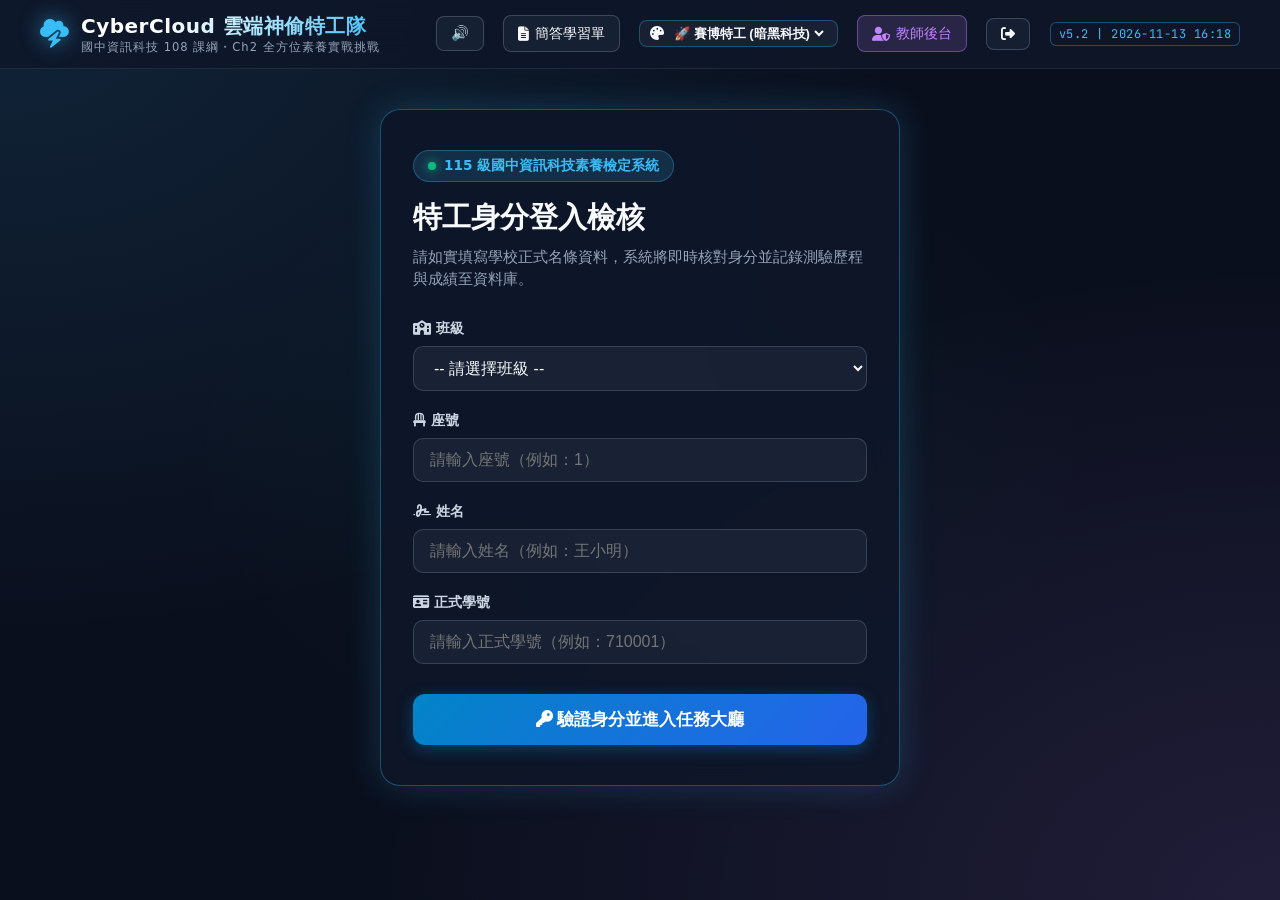
==== commit 3645cbe2: "fix: remove dead worker url, fix GAS CORS preflight (text/plain), real connection status badge, add " ====
--- a/index.html
+++ b/index.html
@@ -64,7 +64,7 @@
 
         <!-- 網頁版本與更新時間戳記 (全域規範) -->
         <div class="web-version-badge" title="系統版本與發布時間">
-          v5.1 | 2026-11-13 11:50
+          v5.2 | 2026-11-13 16:18
         </div>
       </div>
     </div>
@@ -235,9 +235,10 @@
             <span id="cloudStatusBadge" class="cloud-status-badge offline">未連線</span>
           </div>
           <div class="cf-input-row">
-            <input type="text" id="cfWorkerInput" placeholder="請輸入 Cloudflare Worker 網址 或 Google Web App 網址" class="form-control" value="https://cybercloud-backend.meadow-xenon.workers.dev">
-            <button class="primary-btn" onclick="saveCfWorkerConfig()">儲存設定</button>
+            <input type="text" id="cfWorkerInput" placeholder="請貼入您部署的 Cloudflare Worker 或 Google Apps Script 網址" class="form-control" value="">
+            <button class="primary-btn" onclick="saveCfWorkerConfig()">儲存並測試連線</button>
             <button class="secondary-btn" onclick="testCloudConnection()">連線測試</button>
+            <button class="secondary-btn" onclick="copyShareableClassUrl()" title="產生內含雲端資料庫網址的連結，貼到 Classroom 讓學生開啟即自動連線"><i class="fa-solid fa-share-nodes"></i> 複製全班測驗連結</button>
           </div>
           <div class="config-help-row">
             <small class="text-muted">
@@ -405,8 +406,8 @@
   </div>
 
   <!-- 載入核心題庫、學習單題庫與遊戲引擎 (純 UTF-8) -->
-  <script src="data.js?v=5.1.0"></script>
-  <script src="worksheets_data.js?v=5.1.0"></script>
-  <script src="app.js?v=5.1.0"></script>
+  <script src="data.js?v=5.2.0"></script>
+  <script src="worksheets_data.js?v=5.2.0"></script>
+  <script src="app.js?v=5.2.0"></script>
 </body>
 </html>
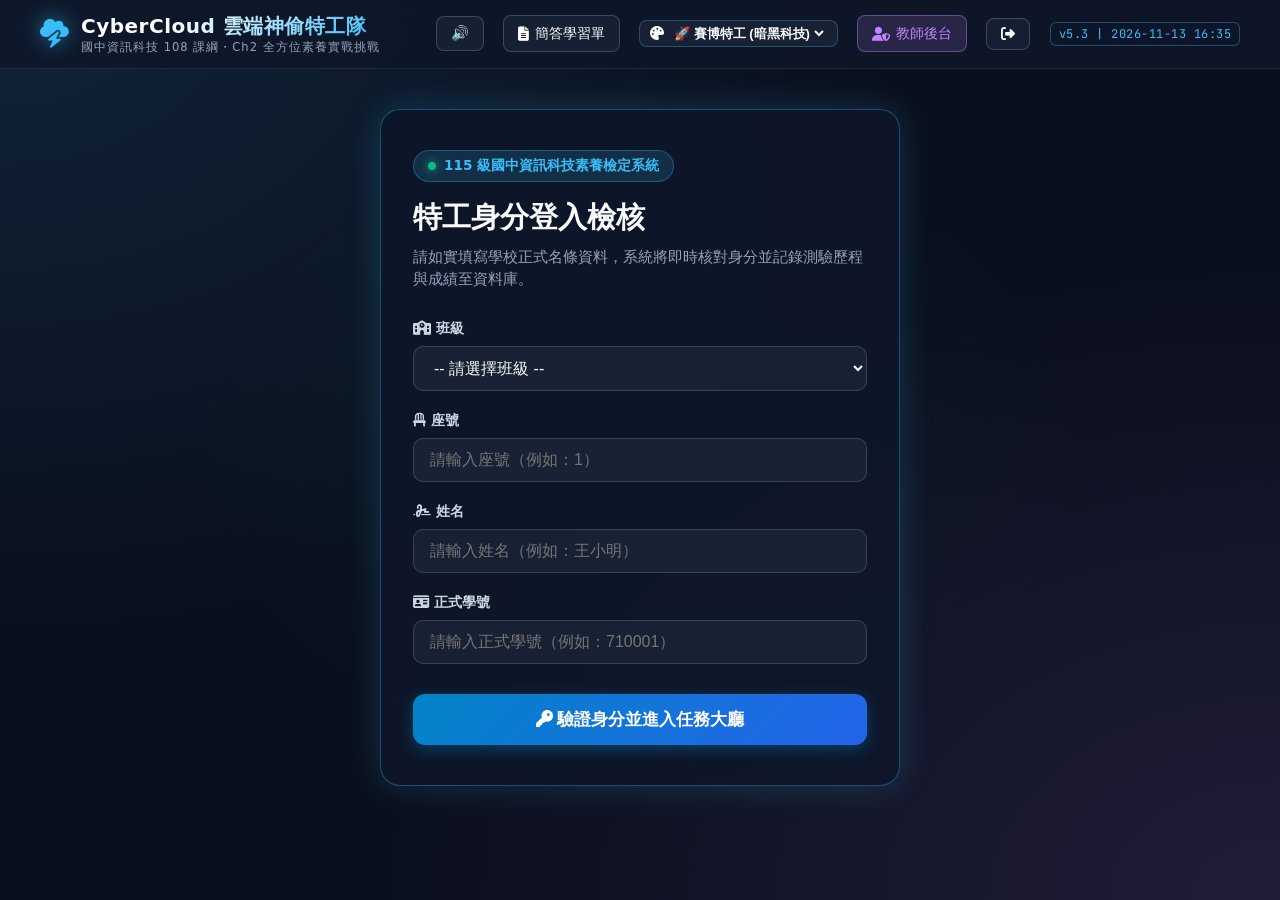
==== commit 2c3ab21e: "feat: deploy permanent Cloudflare Worker + SCORES_KV to user account, bind default backend URL, bump" ====
--- a/index.html
+++ b/index.html
@@ -64,7 +64,7 @@
 
         <!-- 網頁版本與更新時間戳記 (全域規範) -->
         <div class="web-version-badge" title="系統版本與發布時間">
-          v5.2 | 2026-11-13 16:18
+          v5.3 | 2026-11-13 16:35
         </div>
       </div>
     </div>
@@ -235,7 +235,7 @@
             <span id="cloudStatusBadge" class="cloud-status-badge offline">未連線</span>
           </div>
           <div class="cf-input-row">
-            <input type="text" id="cfWorkerInput" placeholder="請貼入您部署的 Cloudflare Worker 或 Google Apps Script 網址" class="form-control" value="">
+            <input type="text" id="cfWorkerInput" placeholder="請貼入您部署的 Cloudflare Worker 或 Google Apps Script 網址" class="form-control" value="https://cybercloud-backend.fruit-a1-english.workers.dev">
             <button class="primary-btn" onclick="saveCfWorkerConfig()">儲存並測試連線</button>
             <button class="secondary-btn" onclick="testCloudConnection()">連線測試</button>
             <button class="secondary-btn" onclick="copyShareableClassUrl()" title="產生內含雲端資料庫網址的連結，貼到 Classroom 讓學生開啟即自動連線"><i class="fa-solid fa-share-nodes"></i> 複製全班測驗連結</button>
@@ -406,8 +406,8 @@
   </div>
 
   <!-- 載入核心題庫、學習單題庫與遊戲引擎 (純 UTF-8) -->
-  <script src="data.js?v=5.2.0"></script>
-  <script src="worksheets_data.js?v=5.2.0"></script>
-  <script src="app.js?v=5.2.0"></script>
+  <script src="data.js?v=5.3.0"></script>
+  <script src="worksheets_data.js?v=5.3.0"></script>
+  <script src="app.js?v=5.3.0"></script>
 </body>
 </html>
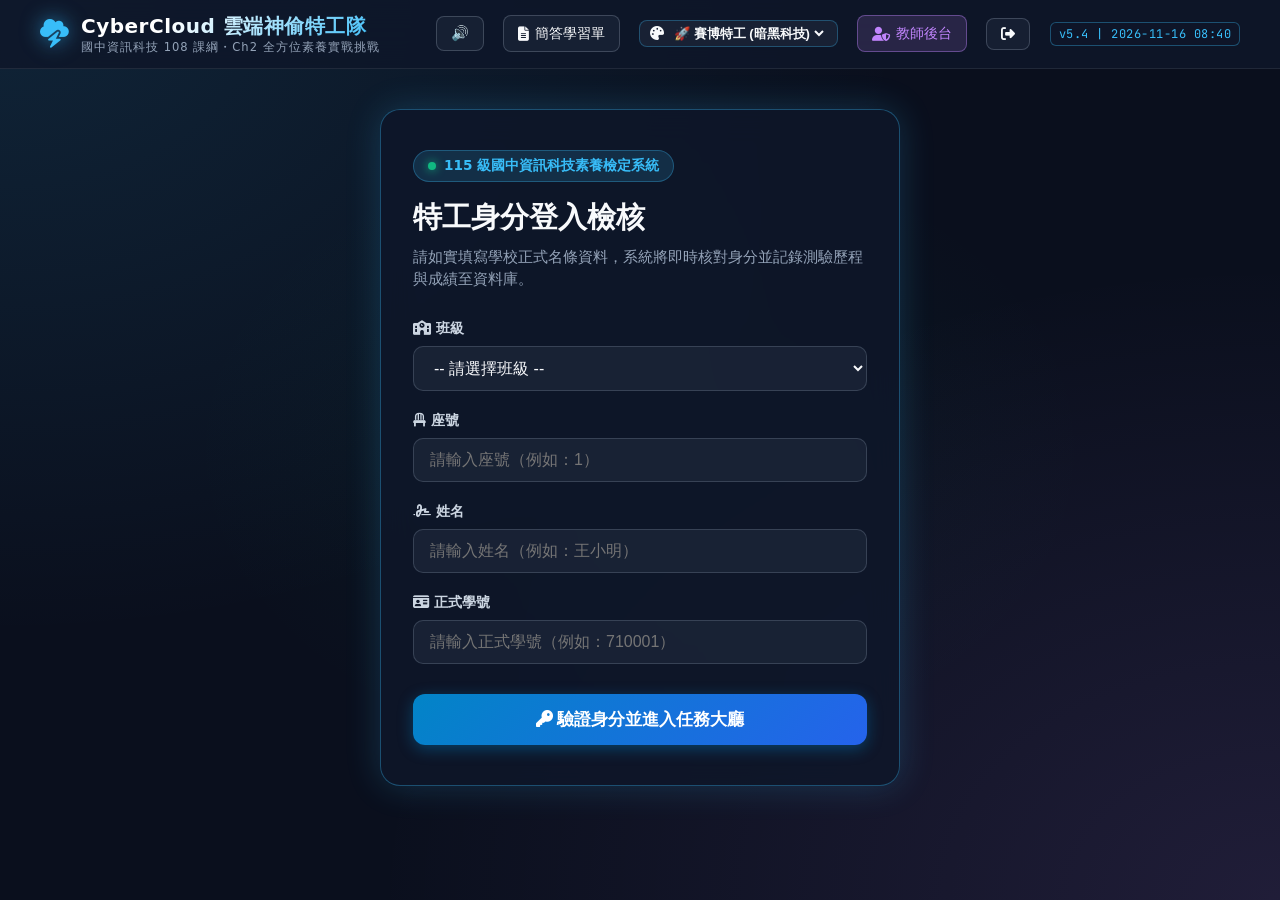
==== commit 6ed183c3: "feat: deploy permanent Cloudflare Worker with KV persistence, track attempt counts/scores/timestamps" ====
--- a/index.html
+++ b/index.html
@@ -64,7 +64,7 @@
 
         <!-- 網頁版本與更新時間戳記 (全域規範) -->
         <div class="web-version-badge" title="系統版本與發布時間">
-          v5.3 | 2026-11-13 16:35
+          v5.4 | 2026-11-16 08:40
         </div>
       </div>
     </div>
@@ -287,16 +287,20 @@
                   <th>座號</th>
                   <th>姓名</th>
                   <th>學號</th>
-                  <th>單元 1-1</th>
-                  <th>單元 1-2</th>
-                  <th>單元 1-3</th>
-                  <th>單元 2-1</th>
+                  <th>1-1 (分/次)</th>
+                  <th>1-2 (分/次)</th>
+                  <th>1-3 (分/次)</th>
+                  <th>2-1 (分/次)</th>
+                  <th>2-2 (分/次)</th>
+                  <th>2-3 (分/次)</th>
+                  <th>2-4 (分/次)</th>
+                  <th>2-5 (分/次)</th>
                   <th>平均成績</th>
-                  <th>成績操作</th>
+                  <th>操作 / 歷次紀錄</th>
                 </tr>
               </thead>
               <tbody id="classScoreTableBody">
-                <tr><td colspan="10" class="text-center text-muted">暫無學生測驗紀錄</td></tr>
+                <tr><td colspan="14" class="text-center text-muted">暫無學生測驗紀錄</td></tr>
               </tbody>
             </table>
           </div>
@@ -406,8 +410,8 @@
   </div>
 
   <!-- 載入核心題庫、學習單題庫與遊戲引擎 (純 UTF-8) -->
-  <script src="data.js?v=5.3.0"></script>
-  <script src="worksheets_data.js?v=5.3.0"></script>
-  <script src="app.js?v=5.3.0"></script>
+  <script src="data.js?v=5.4.0"></script>
+  <script src="worksheets_data.js?v=5.4.0"></script>
+  <script src="app.js?v=5.4.0"></script>
 </body>
 </html>
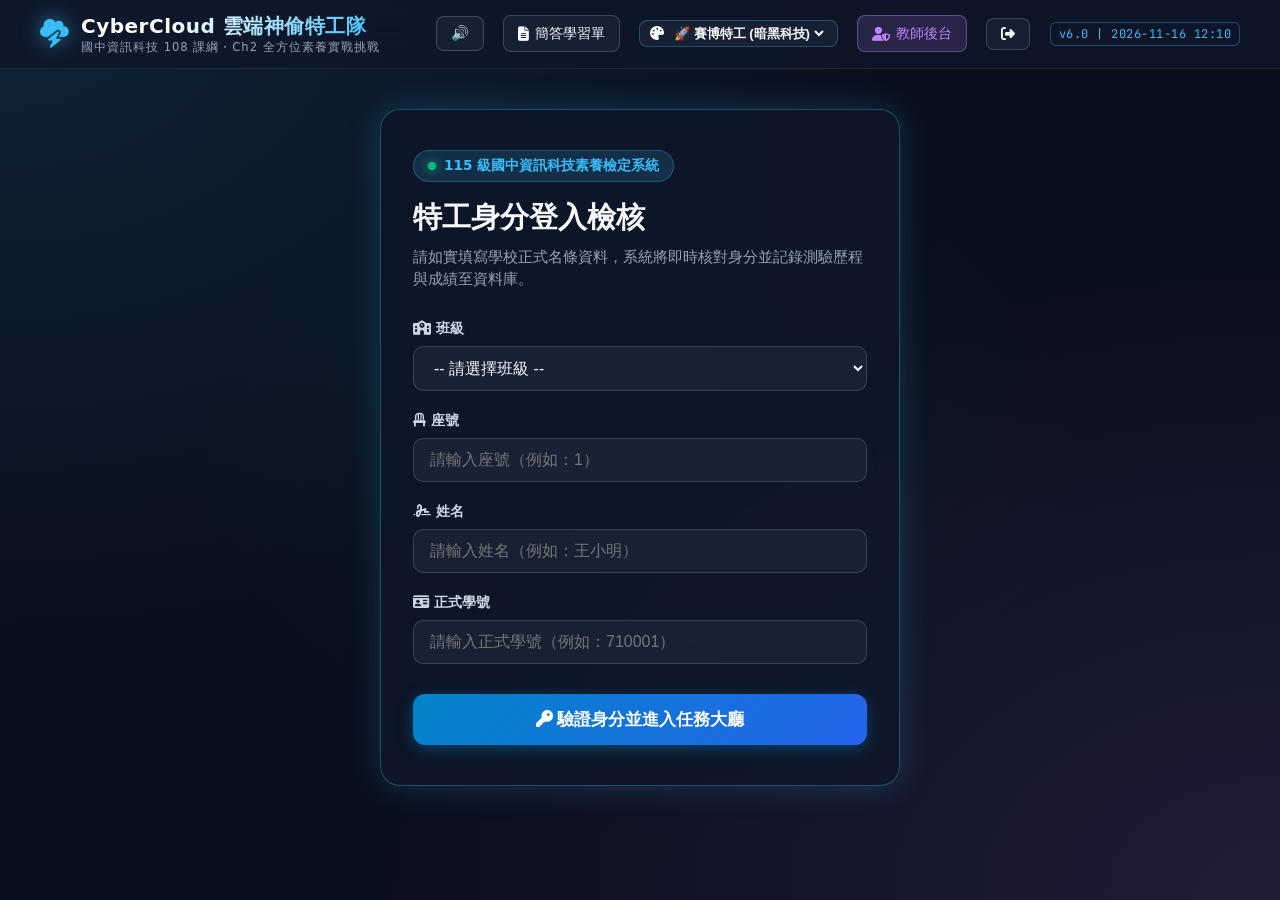
==== commit a0437f76: "feat: v6.0 diverse interactive quiz types (true_false, multi_select, order, binary_switch) & app-mat" ====
--- a/index.html
+++ b/index.html
@@ -64,7 +64,7 @@
 
         <!-- 網頁版本與更新時間戳記 (全域規範) -->
         <div class="web-version-badge" title="系統版本與發布時間">
-          v5.4 | 2026-11-16 08:40
+          v6.0 | 2026-11-16 12:10
         </div>
       </div>
     </div>
@@ -360,8 +360,8 @@
     <div class="modal-card">
       <div class="modal-header">
         <div>
-          <span class="modal-tag">GOOGLE DOCS 簡答探究學習單</span>
-          <h3 id="modalWorksheetTitle" class="modal-title">單元 1-1 學習單</h3>
+          <span class="modal-tag">多元雲端應用程式作業包 (Docs / Sheets / Slides / Forms / Gemini)</span>
+          <h3 id="modalWorksheetTitle" class="modal-title">單元實作任務包</h3>
         </div>
         <button class="modal-close-btn" onclick="closeWorksheetModal()">&times;</button>
       </div>
@@ -373,9 +373,9 @@
 
       <div class="modal-body">
         <div class="modal-toolbar">
-          <span class="text-muted"><i class="fa-solid fa-lightbulb text-warning"></i> 每題 20 分（滿分 100 分），以 Chrome / Google 實作截圖為主。點擊右方按鈕可一鍵複製，直接貼入 Google 文件並在 Classroom「為每位學生建立副本」！</span>
+          <span class="text-muted"><i class="fa-solid fa-lightbulb text-warning"></i> 依各單元性質搭配最適合工具（如 Docs 申請單、Sheets 公式排序圖表、Slides 五頁簡報、Forms 問卷、Gemini 生圖或心智圖）！點擊右側可一鍵複製說明派發 Classroom 副本作業。</span>
           <button class="primary-btn" onclick="copyCurrentWorksheet()">
-            <i class="fa-regular fa-copy"></i> 複製 Google Docs 學習單 (Classroom 副本專用)
+            <i class="fa-regular fa-copy"></i> 複製 Classroom 作業說明與範本規格
           </button>
         </div>
 
@@ -410,8 +410,8 @@
   </div>
 
   <!-- 載入核心題庫、學習單題庫與遊戲引擎 (純 UTF-8) -->
-  <script src="data.js?v=5.4.0"></script>
-  <script src="worksheets_data.js?v=5.4.0"></script>
-  <script src="app.js?v=5.4.0"></script>
+  <script src="data.js?v=6.0.0"></script>
+  <script src="worksheets_data.js?v=6.0.0"></script>
+  <script src="app.js?v=6.0.0"></script>
 </body>
 </html>
--- a/style.css
+++ b/style.css
@@ -2759,3 +2759,252 @@
   display: inline-block;
   color: var(--text-muted);
 }
+
+
+/* ==========================================================================
+   v6.0 多元互動題型專屬樣式（快閃是非 / 偵探複選 / 步驟排序 / 二進位開關）
+   ========================================================================== */
+.tf-battle-grid {
+  display: grid;
+  grid-template-columns: repeat(2, 1fr);
+  gap: 18px;
+  margin: 18px 0;
+}
+.tf-choice-btn {
+  display: flex;
+  flex-direction: column;
+  align-items: center;
+  justify-content: center;
+  gap: 8px;
+  padding: 26px 16px;
+  border-radius: 16px;
+  border: 2px solid rgba(148, 163, 184, 0.35);
+  background: rgba(15, 23, 42, 0.65);
+  color: #f8fafc;
+  font-size: 1.2rem;
+  font-weight: 800;
+  cursor: pointer;
+  transition: all 0.2s ease;
+}
+.tf-choice-btn .tf-icon {
+  font-size: 2.2rem;
+}
+.tf-choice-btn.tf-true:hover {
+  border-color: #10b981;
+  background: rgba(16, 185, 129, 0.2);
+  transform: translateY(-3px);
+  box-shadow: 0 8px 20px rgba(16, 185, 129, 0.25);
+}
+.tf-choice-btn.tf-false:hover {
+  border-color: #f43f5e;
+  background: rgba(244, 63, 94, 0.2);
+  transform: translateY(-3px);
+  box-shadow: 0 8px 20px rgba(244, 63, 94, 0.25);
+}
+
+.multi-hint-banner {
+  background: rgba(56, 189, 248, 0.14);
+  border-left: 4px solid #38bdf8;
+  padding: 10px 14px;
+  border-radius: 8px;
+  margin-bottom: 14px;
+  font-size: 0.94rem;
+  color: #e0f2fe;
+}
+.multi-choice-btn {
+  display: flex;
+  align-items: center;
+  gap: 10px;
+}
+.multi-choice-btn .opt-check-box {
+  font-size: 1.25rem;
+  color: #38bdf8;
+}
+.multi-choice-btn.selected {
+  border-color: #38bdf8 !important;
+  background: rgba(56, 189, 248, 0.22) !important;
+  box-shadow: 0 0 14px rgba(56, 189, 248, 0.35);
+}
+.interactive-submit-row {
+  margin-top: 16px;
+  display: flex;
+  justify-content: center;
+}
+
+.order-quest-container {
+  background: rgba(15, 23, 42, 0.55);
+  border: 1px solid rgba(56, 189, 248, 0.3);
+  border-radius: 14px;
+  padding: 16px;
+}
+.order-slots-header, .order-pool-header {
+  display: flex;
+  justify-content: space-between;
+  align-items: center;
+  font-size: 0.92rem;
+  margin-bottom: 10px;
+  color: #38bdf8;
+}
+.order-pool-header {
+  margin-top: 16px;
+  color: #fbbf24;
+}
+.order-reset-btn {
+  background: rgba(148, 163, 184, 0.2);
+  border: 1px solid rgba(148, 163, 184, 0.4);
+  color: #e2e8f0;
+  padding: 4px 10px;
+  border-radius: 6px;
+  font-size: 0.8rem;
+  cursor: pointer;
+}
+.order-chosen-zone {
+  min-height: 76px;
+  border: 2px dashed rgba(56, 189, 248, 0.4);
+  border-radius: 10px;
+  padding: 10px;
+  display: flex;
+  flex-direction: column;
+  gap: 8px;
+  background: rgba(2, 6, 23, 0.35);
+}
+.order-empty-hint {
+  color: #94a3b8;
+  font-size: 0.9rem;
+  text-align: center;
+  margin: auto;
+}
+.order-pool-zone {
+  display: flex;
+  flex-direction: column;
+  gap: 8px;
+}
+.order-card {
+  display: flex;
+  align-items: center;
+  gap: 10px;
+  padding: 12px 14px;
+  border-radius: 10px;
+  border: 1.5px solid rgba(148, 163, 184, 0.3);
+  background: rgba(30, 41, 59, 0.85);
+  color: #f8fafc;
+  font-size: 0.94rem;
+  text-align: left;
+  cursor: pointer;
+  transition: all 0.2s;
+}
+.order-card.pool:hover:not(:disabled) {
+  border-color: #fbbf24;
+  transform: translateX(4px);
+}
+.order-card.pool.used {
+  opacity: 0.35;
+  cursor: not-allowed;
+}
+.order-card.chosen {
+  border-color: #10b981;
+  background: rgba(16, 185, 129, 0.16);
+}
+.order-num-badge {
+  background: #10b981;
+  color: #022c22;
+  font-weight: 800;
+  width: 26px;
+  height: 26px;
+  border-radius: 50%;
+  display: inline-flex;
+  align-items: center;
+  justify-content: center;
+  flex-shrink: 0;
+}
+.order-remove-tag {
+  margin-left: auto;
+  color: #f43f5e;
+  font-weight: 700;
+}
+
+.binary-switch-panel {
+  background: rgba(15, 23, 42, 0.65);
+  border: 1px solid rgba(56, 189, 248, 0.35);
+  border-radius: 14px;
+  padding: 18px;
+  text-align: center;
+}
+.binary-instruction {
+  font-size: 0.95rem;
+  color: #e2e8f0;
+  margin-bottom: 14px;
+}
+.binary-switches-row {
+  display: flex;
+  justify-content: center;
+  gap: 14px;
+  flex-wrap: wrap;
+  margin-bottom: 16px;
+}
+.bit-switch-card {
+  width: 84px;
+  padding: 14px 8px;
+  border-radius: 14px;
+  border: 2px solid rgba(148, 163, 184, 0.35);
+  background: rgba(30, 41, 59, 0.85);
+  color: #cbd5e1;
+  cursor: pointer;
+  transition: all 0.2s;
+  display: flex;
+  flex-direction: column;
+  align-items: center;
+  gap: 6px;
+}
+.bit-switch-card.bit-on {
+  border-color: #facc15;
+  background: rgba(234, 179, 8, 0.22);
+  color: #fef08a;
+  box-shadow: 0 0 18px rgba(250, 204, 21, 0.4);
+  transform: translateY(-3px);
+}
+.bit-weight {
+  font-size: 0.78rem;
+  font-weight: 700;
+  opacity: 0.85;
+}
+.bit-bulb {
+  font-size: 1.8rem;
+}
+.bit-val {
+  font-size: 1.3rem;
+  font-weight: 800;
+}
+.binary-readout {
+  display: flex;
+  justify-content: center;
+  align-items: center;
+  gap: 24px;
+  flex-wrap: wrap;
+  background: rgba(2, 6, 23, 0.45);
+  padding: 10px 16px;
+  border-radius: 10px;
+  font-size: 1rem;
+}
+
+/* 明亮護眼主題適配 */
+body[data-theme="fresh"] .tf-choice-btn,
+body[data-theme="fresh"] .order-card,
+body[data-theme="fresh"] .bit-switch-card {
+  background: #ffffff;
+  color: #0f172a;
+  border-color: #cbd5e1;
+}
+body[data-theme="fresh"] .order-quest-container,
+body[data-theme="fresh"] .binary-switch-panel {
+  background: #f8fafc;
+  color: #0f172a;
+}
+body[data-theme="fresh"] .multi-hint-banner,
+body[data-theme="fresh"] .binary-instruction {
+  color: #0369a1;
+}
+body[data-theme="fresh"] .binary-readout {
+  background: #e2e8f0;
+  color: #0f172a;
+}
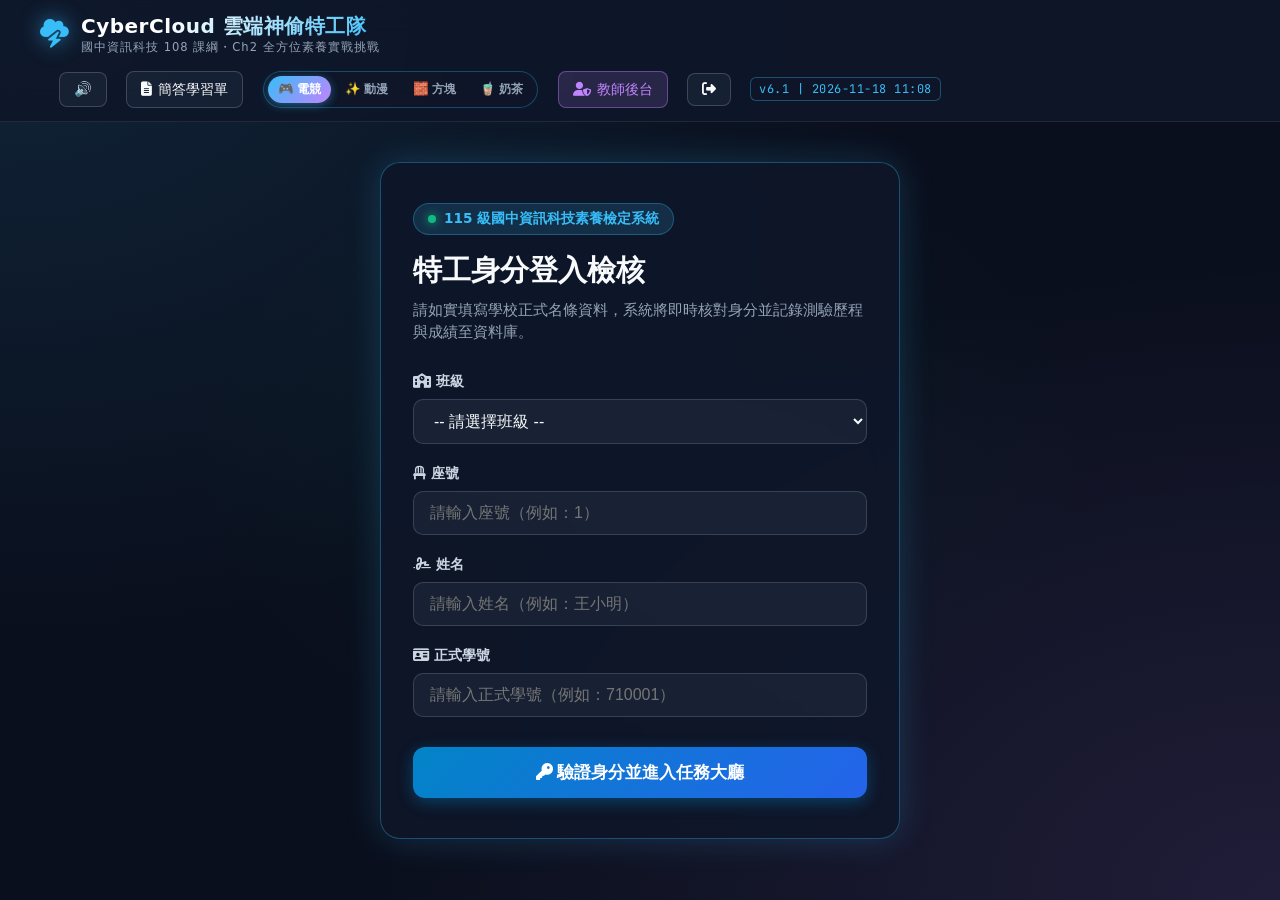
==== commit ee04158e: "feat: v6.1 update countdown timer to 40s and add 4 teen-favorite visual themes (Cyber, Anime, Voxel " ====
--- a/index.html
+++ b/index.html
@@ -42,14 +42,14 @@
           <i class="fa-solid fa-file-lines"></i> 簡答學習單
         </button>
 
-        <!-- 主題風格切換器 (三種風格自由選) -->
+        <!-- 主題風格切換器 (4種國中生超愛風格一鍵瞬切) -->
         <div class="theme-switcher-box" title="切換網頁視覺風格">
-          <i class="fa-solid fa-palette text-cyan"></i>
-          <select id="themeSelect" class="theme-select" onchange="changeTheme(this.value)">
-            <option value="cyber">🚀 賽博特工 (暗黑科技)</option>
-            <option value="fresh">☀️ 清新校園 (明亮護眼)</option>
-            <option value="arcade">🎮 像素街機 (復古電玩)</option>
-          </select>
+          <div id="themePillsGroup" class="theme-pills-group">
+            <button type="button" class="theme-pill active" data-theme-btn="cyber" onclick="changeTheme('cyber')" title="電競霓虹 Valorant 風">🎮 電競</button>
+            <button type="button" class="theme-pill" data-theme-btn="anime" onclick="changeTheme('anime')" title="動漫星穹二次元">✨ 動漫</button>
+            <button type="button" class="theme-pill" data-theme-btn="voxel" onclick="changeTheme('voxel')" title="方塊像素冒險風">🧱 方塊</button>
+            <button type="button" class="theme-pill" data-theme-btn="fresh" onclick="changeTheme('fresh')" title="韓系奶茶清新手帳">🧋 奶茶</button>
+          </div>
         </div>
 
         <!-- 教師管理後台入口 -->
@@ -64,7 +64,7 @@
 
         <!-- 網頁版本與更新時間戳記 (全域規範) -->
         <div class="web-version-badge" title="系統版本與發布時間">
-          v6.0 | 2026-11-16 12:10
+          v6.1 | 2026-11-18 11:08
         </div>
       </div>
     </div>
@@ -120,8 +120,8 @@
         <div class="lobby-tag">CHALLENGE MISSIONS</div>
         <h2 class="lobby-title">雲端與資料科技・8 大特訓單元</h2>
         <p class="lobby-subtitle">
-          每單元 15 題（前 10 題為生活核心題，每題 10 分滿分 100 分；後 5 題為時事進階挑戰題，每題 5 分加分）。
-          並提供每單元專屬的 <strong>Google Docs 5 題生活簡答學習單</strong> 供深度探究！
+          每單元 15 題多元互動闖關（前 10 題基礎佔 60 分、後 5 題挑戰佔 40 分，每題限時 40 秒，看提示得分減半），
+          並為各單元搭配專屬的 <strong>多元雲端應用程式實務作業（Docs / Sheets / Slides / Forms / Gemini / 心智圖）</strong>！
         </p>
       </div>
 
@@ -151,11 +151,11 @@
         <div id="progressBarFill" class="progress-bar-fill" style="width: 6.6%;"></div>
       </div>
 
-      <!-- 30 秒作答倒數計時條 -->
+      <!-- 40 秒作答倒數計時條 -->
       <div class="question-timer-bar-wrap">
         <div class="timer-info-row">
-          <span class="timer-label"><i class="fa-solid fa-stopwatch-20"></i> 限時作答（超過 30 秒自動揭曉解答跳題）</span>
-          <span id="questionTimerText" class="timer-countdown">30s</span>
+          <span class="timer-label"><i class="fa-solid fa-stopwatch-20"></i> 限時作答（超過 40 秒自動揭曉解答跳題）</span>
+          <span id="questionTimerText" class="timer-countdown">40s</span>
         </div>
         <div class="timer-progress-track">
           <div id="questionTimerBar" class="timer-progress-fill" style="width: 100%;"></div>
@@ -410,8 +410,8 @@
   </div>
 
   <!-- 載入核心題庫、學習單題庫與遊戲引擎 (純 UTF-8) -->
-  <script src="data.js?v=6.0.0"></script>
-  <script src="worksheets_data.js?v=6.0.0"></script>
-  <script src="app.js?v=6.0.0"></script>
+  <script src="data.js?v=6.1.0"></script>
+  <script src="worksheets_data.js?v=6.1.0"></script>
+  <script src="app.js?v=6.1.0"></script>
 </body>
 </html>
--- a/style.css
+++ b/style.css
@@ -2515,63 +2515,256 @@
 
 
 /* ==========================================================================
-   主題風格切換器 (三種風格：Cyber Dark / Fresh Light / Pixel Arcade)
+   主題風格切換器 (四種國中生超愛風格：電競霓虹 / 動漫星穹 / 方塊冒險 / 韓系奶茶)
    ========================================================================== */
 .theme-switcher-box {
   display: flex;
   align-items: center;
   gap: 6px;
-  background: var(--bg-card);
+}
+.theme-pills-group {
+  display: inline-flex;
+  align-items: center;
+  gap: 4px;
+  background: rgba(15, 23, 42, 0.75);
   border: 1px solid var(--border-glow);
-  padding: 4px 10px;
-  border-radius: var(--radius-sm);
-  font-size: 0.85rem;
-}
-.theme-select {
+  padding: 4px;
+  border-radius: 999px;
+}
+.theme-pill {
   background: transparent;
-  color: var(--text-main);
+  color: var(--text-muted);
   border: none;
-  outline: none;
-  font-size: 0.82rem;
-  font-weight: 600;
-  cursor: pointer;
-}
-.theme-select option {
-  background: var(--bg-secondary);
-  color: var(--text-main);
-}
-
-/* 清新校園風格 (Fresh Light) */
+  padding: 5px 10px;
+  border-radius: 999px;
+  font-size: 0.78rem;
+  font-weight: 700;
+  cursor: pointer;
+  transition: all 0.2s ease;
+  white-space: nowrap;
+}
+.theme-pill:hover {
+  color: #ffffff;
+  background: rgba(255, 255, 255, 0.1);
+}
+.theme-pill.active {
+  background: linear-gradient(135deg, var(--cyan-glow), var(--purple-glow));
+  color: #ffffff;
+  box-shadow: 0 2px 10px rgba(56, 189, 248, 0.45);
+}
+
+/* --------------------------------------------------------------------------
+   風格 2：✨ 動漫星穹 (Anime Starlight / 櫻花星夜夢幻毛玻璃)
+   -------------------------------------------------------------------------- */
+body[data-theme="anime"] {
+  --bg-primary: #1a0b2e;
+  --bg-secondary: #2e134d;
+  --bg-card: rgba(54, 24, 88, 0.78);
+  --bg-card-hover: rgba(76, 32, 122, 0.88);
+  --border-glow: rgba(244, 114, 182, 0.55);
+  --cyan-glow: #f472b6;
+  --cyan-dark: #db2777;
+  --emerald-glow: #34d399;
+  --purple-glow: #a78bfa;
+  --amber-glow: #fcd34d;
+  --rose-glow: #fb7185;
+  --text-main: #fdf4ff;
+  --text-muted: #f5d0fe;
+  --shadow-neon: 0 12px 32px rgba(244, 114, 182, 0.28);
+  background-color: #1a0b2e;
+  background-image:
+    radial-gradient(circle at 12% 18%, rgba(244, 114, 182, 0.28) 0%, transparent 45%),
+    radial-gradient(circle at 88% 22%, rgba(167, 139, 250, 0.30) 0%, transparent 45%),
+    radial-gradient(circle at 50% 88%, rgba(56, 189, 248, 0.22) 0%, transparent 50%);
+  color: #fdf4ff;
+}
+body[data-theme="anime"] .navbar {
+  background: rgba(34, 14, 58, 0.85);
+  border-bottom: 1.5px solid rgba(244, 114, 182, 0.4);
+}
+body[data-theme="anime"] .quest-card,
+body[data-theme="anime"] .login-card-container,
+body[data-theme="anime"] .unit-card,
+body[data-theme="anime"] .result-card-container,
+body[data-theme="anime"] .admin-panel-container,
+body[data-theme="anime"] .modal-card {
+  background: rgba(46, 19, 77, 0.76);
+  backdrop-filter: blur(20px);
+  border: 2px solid rgba(244, 114, 182, 0.5);
+  border-radius: 26px;
+  box-shadow: 0 12px 35px rgba(219, 39, 119, 0.25);
+}
+body[data-theme="anime"] .start-unit-btn,
+body[data-theme="anime"] .primary-btn,
+body[data-theme="anime"] .btn-primary-large {
+  background: linear-gradient(135deg, #ec4899, #8b5cf6);
+  border-radius: 999px;
+  box-shadow: 0 6px 20px rgba(236, 72, 153, 0.4);
+}
+body[data-theme="anime"] .option-choice-btn {
+  border-radius: 18px;
+  border-color: rgba(244, 114, 182, 0.45);
+  background: rgba(30, 12, 54, 0.75);
+}
+body[data-theme="anime"] .option-choice-btn:hover {
+  border-color: #f472b6;
+  background: rgba(236, 72, 153, 0.25);
+  box-shadow: 0 0 18px rgba(244, 114, 182, 0.45);
+}
+body[data-theme="anime"] .theme-pill.active {
+  background: linear-gradient(135deg, #ec4899, #a855f7);
+}
+
+/* --------------------------------------------------------------------------
+   風格 3：🧱 方塊冒險 (Voxel Craft / Minecraft 像素 RPG 硬邊方塊風)
+   -------------------------------------------------------------------------- */
+body[data-theme="voxel"] {
+  --bg-primary: #0f1f14;
+  --bg-secondary: #162e1e;
+  --bg-card: #1b3824;
+  --bg-card-hover: #22472e;
+  --border-glow: #22c55e;
+  --cyan-glow: #4ade80;
+  --cyan-dark: #16a34a;
+  --emerald-glow: #22c55e;
+  --purple-glow: #fbbf24;
+  --amber-glow: #fbbf24;
+  --rose-glow: #ef4444;
+  --text-main: #f0fdf4;
+  --text-muted: #bbf7d0;
+  --shadow-neon: 6px 6px 0px #15803d;
+  background-color: #0d1b12;
+  background-image:
+    linear-gradient(rgba(34, 197, 94, 0.08) 1px, transparent 1px),
+    linear-gradient(90deg, rgba(34, 197, 94, 0.08) 1px, transparent 1px);
+  background-size: 24px 24px;
+  color: #f0fdf4;
+}
+body[data-theme="voxel"] .navbar {
+  background: #142a1b;
+  border-bottom: 4px solid #22c55e;
+}
+body[data-theme="voxel"] .quest-card,
+body[data-theme="voxel"] .login-card-container,
+body[data-theme="voxel"] .unit-card,
+body[data-theme="voxel"] .result-card-container,
+body[data-theme="voxel"] .admin-panel-container,
+body[data-theme="voxel"] .modal-card {
+  background: #193321;
+  border: 3px solid #22c55e;
+  border-radius: 6px;
+  box-shadow: 6px 6px 0px #14532d;
+}
+body[data-theme="voxel"] .option-choice-btn,
+body[data-theme="voxel"] .tf-choice-btn,
+body[data-theme="voxel"] .order-card,
+body[data-theme="voxel"] .bit-switch-card {
+  border-radius: 6px;
+  border: 2.5px solid #fbbf24;
+  background: #1f3f29;
+  box-shadow: 4px 4px 0px #b45309;
+  transition: transform 0.1s ease, box-shadow 0.1s ease;
+}
+body[data-theme="voxel"] .option-choice-btn:hover,
+body[data-theme="voxel"] .tf-choice-btn:hover {
+  background: #274f34;
+  border-color: #4ade80;
+}
+body[data-theme="voxel"] .option-choice-btn:active,
+body[data-theme="voxel"] .primary-btn:active,
+body[data-theme="voxel"] .start-unit-btn:active {
+  transform: translate(3px, 3px);
+  box-shadow: 1px 1px 0px #b45309;
+}
+body[data-theme="voxel"] .start-unit-btn,
+body[data-theme="voxel"] .primary-btn,
+body[data-theme="voxel"] .btn-primary-large {
+  border-radius: 6px;
+  background: #16a34a;
+  border: 2px solid #86efac;
+  box-shadow: 4px 4px 0px #14532d;
+}
+body[data-theme="voxel"] .theme-pill.active {
+  background: #22c55e;
+  color: #052e16;
+  border-radius: 4px;
+}
+
+/* --------------------------------------------------------------------------
+   風格 4：🧋 韓系奶茶清新手帳 (Fresh Study Aesthetic / 白天明亮護眼)
+   -------------------------------------------------------------------------- */
 body[data-theme="fresh"] {
-  --bg-primary: #f8fafc;
-  --bg-secondary: #f1f5f9;
+  --bg-primary: #fdf8f3;
+  --bg-secondary: #f5ede4;
   --bg-card: #ffffff;
-  --bg-card-hover: #f8fafc;
-  --border-glow: #cbd5e1;
+  --bg-card-hover: #fffaf5;
+  --border-glow: #d6c5b3;
   --cyan-glow: #0284c7;
   --cyan-dark: #0369a1;
   --emerald-glow: #059669;
   --purple-glow: #7c3aed;
   --amber-glow: #d97706;
   --rose-glow: #e11d48;
-  --text-main: #0f172a;
+  --text-main: #1e293b;
   --text-muted: #475569;
-  --shadow-neon: 0 10px 25px -5px rgba(0, 0, 0, 0.08);
-  background: #f8fafc;
+  --shadow-neon: 0 10px 25px -5px rgba(120, 80, 40, 0.1);
+  background: #fdf8f3;
+  color: #1e293b;
+}
+body[data-theme="fresh"] .navbar {
+  background: rgba(255, 255, 255, 0.96);
+  border-bottom: 2px solid #e7ddd2;
+}
+body[data-theme="fresh"] .theme-pills-group {
+  background: #f1e8df;
+  border-color: #d6c5b3;
+}
+body[data-theme="fresh"] .theme-pill {
+  color: #57534e;
+}
+body[data-theme="fresh"] .theme-pill:hover {
   color: #0f172a;
-}
-body[data-theme="fresh"] .header-bar {
-  background: rgba(255, 255, 255, 0.95);
-  border-bottom: 1px solid #e2e8f0;
+  background: rgba(0, 0, 0, 0.06);
+}
+body[data-theme="fresh"] .badge-name,
+body[data-theme="fresh"] .lobby-title,
+body[data-theme="fresh"] .unit-title,
+body[data-theme="fresh"] .prompt-title,
+body[data-theme="fresh"] .prompt-content,
+body[data-theme="fresh"] .active-unit-name,
+body[data-theme="fresh"] .hud-item,
+body[data-theme="fresh"] .login-title,
+body[data-theme="fresh"] .modal-title,
+body[data-theme="fresh"] .section-title {
+  color: #1e293b !important;
+}
+body[data-theme="fresh"] .lobby-subtitle,
+body[data-theme="fresh"] .unit-desc,
+body[data-theme="fresh"] .scenario-text,
+body[data-theme="fresh"] .login-subtitle,
+body[data-theme="fresh"] .section-desc,
+body[data-theme="fresh"] .unit-meta {
+  color: #475569 !important;
 }
 body[data-theme="fresh"] .quest-card,
 body[data-theme="fresh"] .login-card-container,
-body[data-theme="fresh"] .unit-lobby-card,
+body[data-theme="fresh"] .unit-card,
 body[data-theme="fresh"] .result-card-container,
-body[data-theme="fresh"] .admin-panel-container {
+body[data-theme="fresh"] .admin-panel-container,
+body[data-theme="fresh"] .modal-card,
+body[data-theme="fresh"] .ws-question-card {
   background: #ffffff;
-  border: 1px solid #e2e8f0;
-  box-shadow: 0 4px 20px rgba(0, 0, 0, 0.06);
+  border: 2px solid #e7ddd2;
+  box-shadow: 0 8px 24px rgba(120, 80, 40, 0.08);
+  color: #1e293b;
+}
+body[data-theme="fresh"] .scenario-box {
+  background: #eff6ff;
+  border-left-color: #0284c7;
+}
+body[data-theme="fresh"] .question-timer-bar-wrap {
+  background: #ffffff;
+  border-color: #cbd5e1;
 }
 body[data-theme="fresh"] .option-choice-btn {
   background: #f8fafc;
@@ -2584,44 +2777,29 @@
   color: #0369a1;
 }
 body[data-theme="fresh"] .form-control,
-body[data-theme="fresh"] .game-input {
+body[data-theme="fresh"] .game-input,
+body[data-theme="fresh"] .toolbar-select,
+body[data-theme="fresh"] .search-input-box input {
   background: #ffffff;
   color: #0f172a;
   border: 1.5px solid #cbd5e1;
 }
-
-/* 像素街機風格 (Pixel Arcade) */
-body[data-theme="arcade"] {
-  --bg-primary: #180b2b;
-  --bg-secondary: #271246;
-  --bg-card: #281446;
-  --bg-card-hover: #3b1b66;
-  --border-glow: #fbbf24;
-  --cyan-glow: #06b6d4;
-  --cyan-dark: #0891b2;
-  --emerald-glow: #22c55e;
-  --purple-glow: #f43f5e;
-  --amber-glow: #fbbf24;
-  --rose-glow: #ef4444;
-  --text-main: #fef9c3;
-  --text-muted: #d8b4fe;
-  --shadow-neon: 0 0 20px rgba(251, 191, 36, 0.35);
-  background: #180b2b;
-  color: #fef9c3;
-}
-body[data-theme="arcade"] .quest-card,
-body[data-theme="arcade"] .unit-lobby-card,
-body[data-theme="arcade"] .result-card-container {
-  border: 2px solid #fbbf24;
-  box-shadow: 4px 4px 0px #f59e0b;
-}
-body[data-theme="arcade"] .option-choice-btn {
-  border: 2px solid #a855f7;
-  box-shadow: 3px 3px 0px #7e22ce;
+body[data-theme="fresh"] .secondary-btn,
+body[data-theme="fresh"] .unit-worksheet-btn {
+  background: #f1f5f9;
+  color: #1e293b;
+  border: 1.5px solid #cbd5e1;
+}
+body[data-theme="fresh"] .result-analysis-section {
+  background: #f8fafc;
+}
+body[data-theme="fresh"] .matrix-q-card {
+  background: #ffffff;
+  color: #0f172a;
 }
 
 /* ==========================================================================
-   30 秒答題倒數計時器
+   40 秒答題倒數計時器
    ========================================================================== */
 .question-timer-bar-wrap {
   margin: 12px 0 16px;
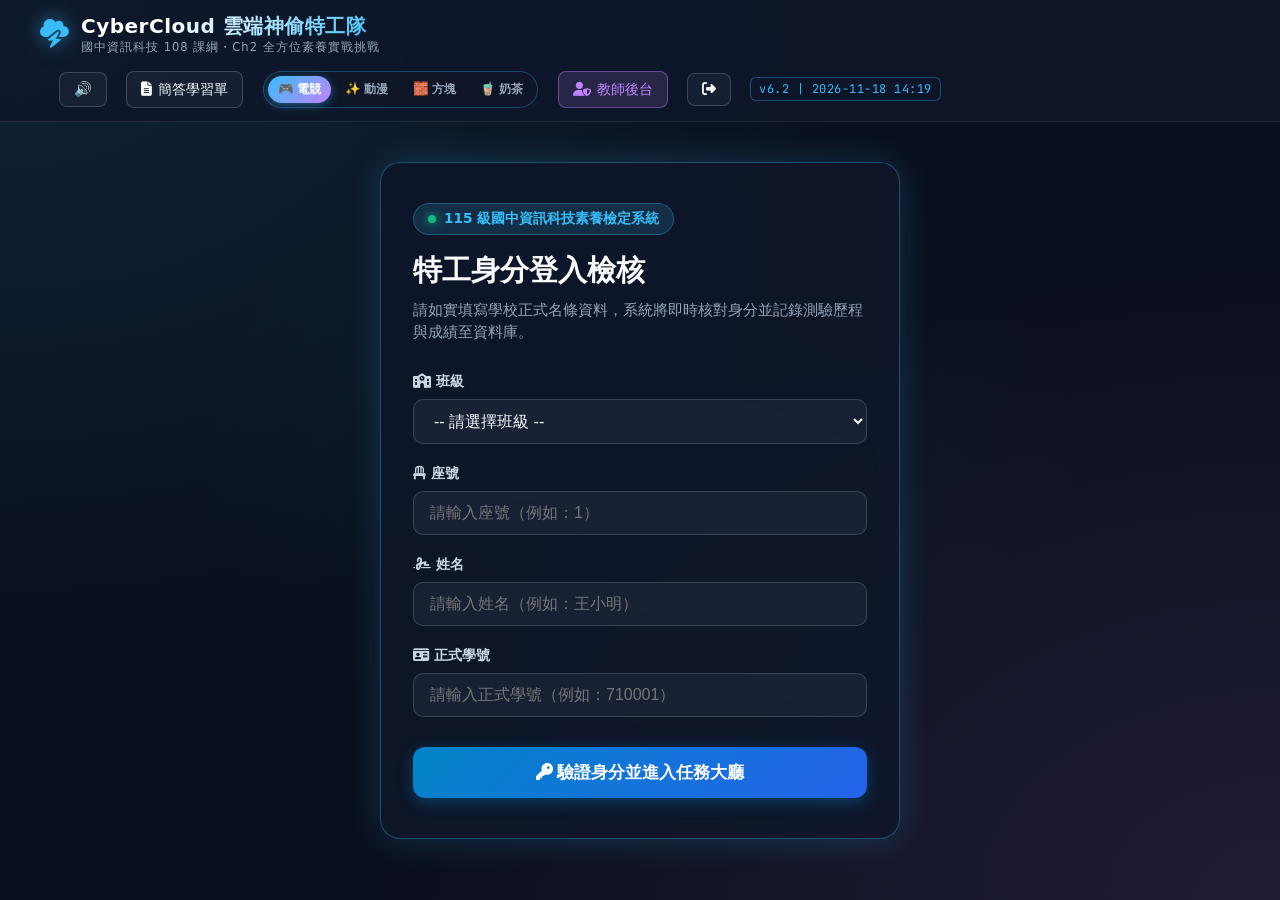
==== commit 2df6c223: "fix: eliminate KV Lost Update race condition with per-student STU:<id> keys, add 3x retry + auto off" ====
--- a/index.html
+++ b/index.html
@@ -64,7 +64,7 @@
 
         <!-- 網頁版本與更新時間戳記 (全域規範) -->
         <div class="web-version-badge" title="系統版本與發布時間">
-          v6.1 | 2026-11-18 11:08
+          v6.2 | 2026-11-18 14:19
         </div>
       </div>
     </div>
@@ -410,8 +410,8 @@
   </div>
 
   <!-- 載入核心題庫、學習單題庫與遊戲引擎 (純 UTF-8) -->
-  <script src="data.js?v=6.1.0"></script>
-  <script src="worksheets_data.js?v=6.1.0"></script>
-  <script src="app.js?v=6.1.0"></script>
+  <script src="data.js?v=6.2.0"></script>
+  <script src="worksheets_data.js?v=6.2.0"></script>
+  <script src="app.js?v=6.2.0"></script>
 </body>
 </html>
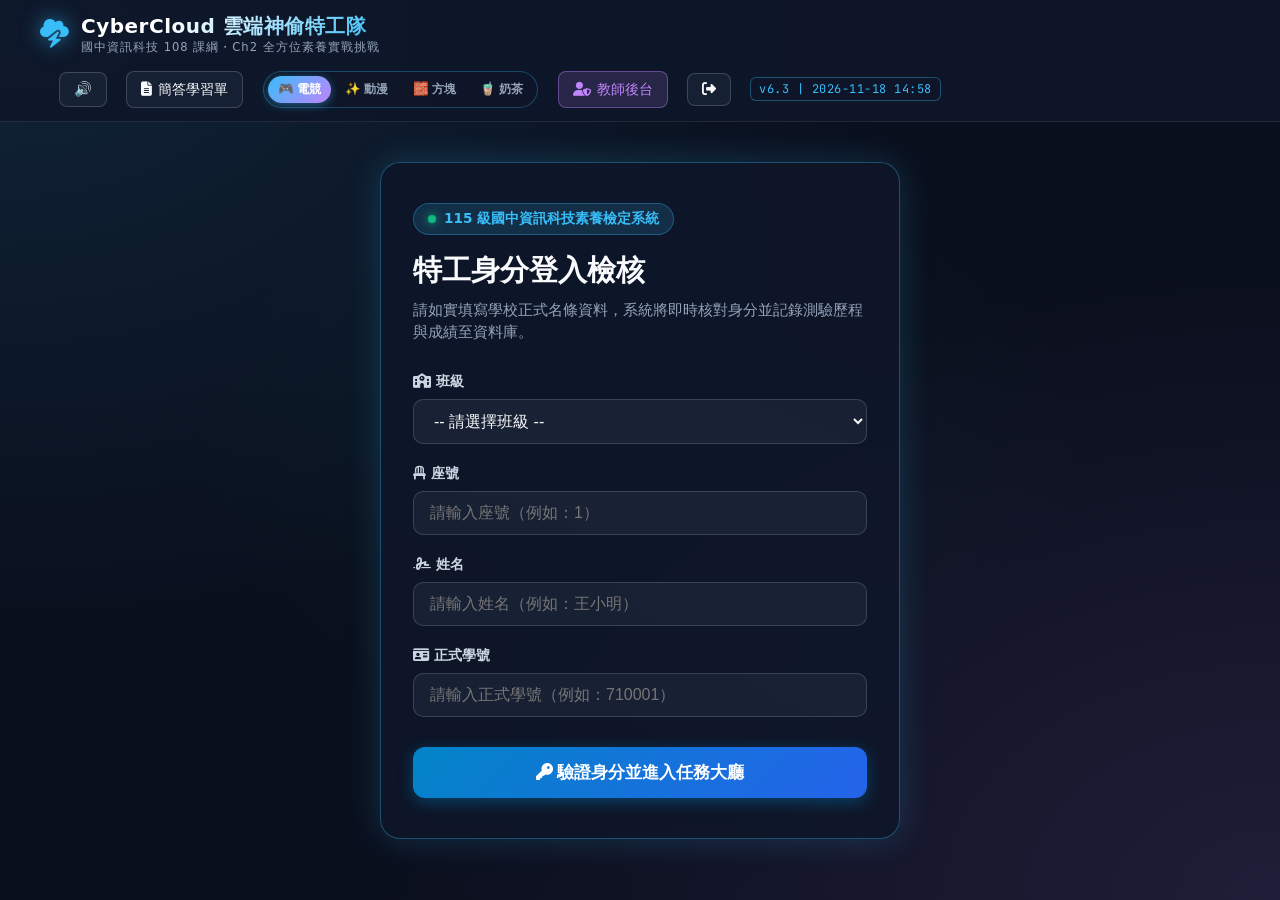
==== commit f99e6682: "feat: v6.3 add live real score HUD, historical best clarity, one-click score receipt, and dual-write" ====
--- a/index.html
+++ b/index.html
@@ -64,7 +64,7 @@
 
         <!-- 網頁版本與更新時間戳記 (全域規範) -->
         <div class="web-version-badge" title="系統版本與發布時間">
-          v6.2 | 2026-11-18 14:19
+          v6.3 | 2026-11-18 14:58
         </div>
       </div>
     </div>
@@ -139,6 +139,7 @@
         </div>
 
         <div class="topbar-status-hud">
+          <span class="hud-item"><i class="fa-solid fa-star text-success"></i> 目前實得：<strong id="liveScoreDisplay" style="color:#34d399;">0</strong> / 100 分</span>
           <span class="hud-item"><i class="fa-solid fa-heart text-danger"></i> 生命值：<strong id="hpDisplay">100</strong>%</span>
           <span class="hud-item"><i class="fa-solid fa-bolt text-warning"></i> 經驗值：<strong id="xpDisplay">0</strong> XP</span>
           <span class="hud-item"><i class="fa-solid fa-fire text-orange"></i> 連擊：<strong id="comboDisplay">0</strong></span>
@@ -239,6 +240,10 @@
             <button class="primary-btn" onclick="saveCfWorkerConfig()">儲存並測試連線</button>
             <button class="secondary-btn" onclick="testCloudConnection()">連線測試</button>
             <button class="secondary-btn" onclick="copyShareableClassUrl()" title="產生內含雲端資料庫網址的連結，貼到 Classroom 讓學生開啟即自動連線"><i class="fa-solid fa-share-nodes"></i> 複製全班測驗連結</button>
+          </div>
+          <div class="cf-input-row" style="margin-top:8px;">
+            <input type="text" id="backupDbInput" placeholder="(選填雙寫備援) 可貼入 Google 試算表 Apps Script 網址，學生交卷時雙重備份寫入" class="form-control" value="">
+            <button class="secondary-btn" onclick="saveBackupDbConfig()">儲存雙寫備援網址</button>
           </div>
           <div class="config-help-row">
             <small class="text-muted">
@@ -410,8 +415,8 @@
   </div>
 
   <!-- 載入核心題庫、學習單題庫與遊戲引擎 (純 UTF-8) -->
-  <script src="data.js?v=6.2.0"></script>
-  <script src="worksheets_data.js?v=6.2.0"></script>
-  <script src="app.js?v=6.2.0"></script>
+  <script src="data.js?v=6.3.0"></script>
+  <script src="worksheets_data.js?v=6.3.0"></script>
+  <script src="app.js?v=6.3.0"></script>
 </body>
 </html>
